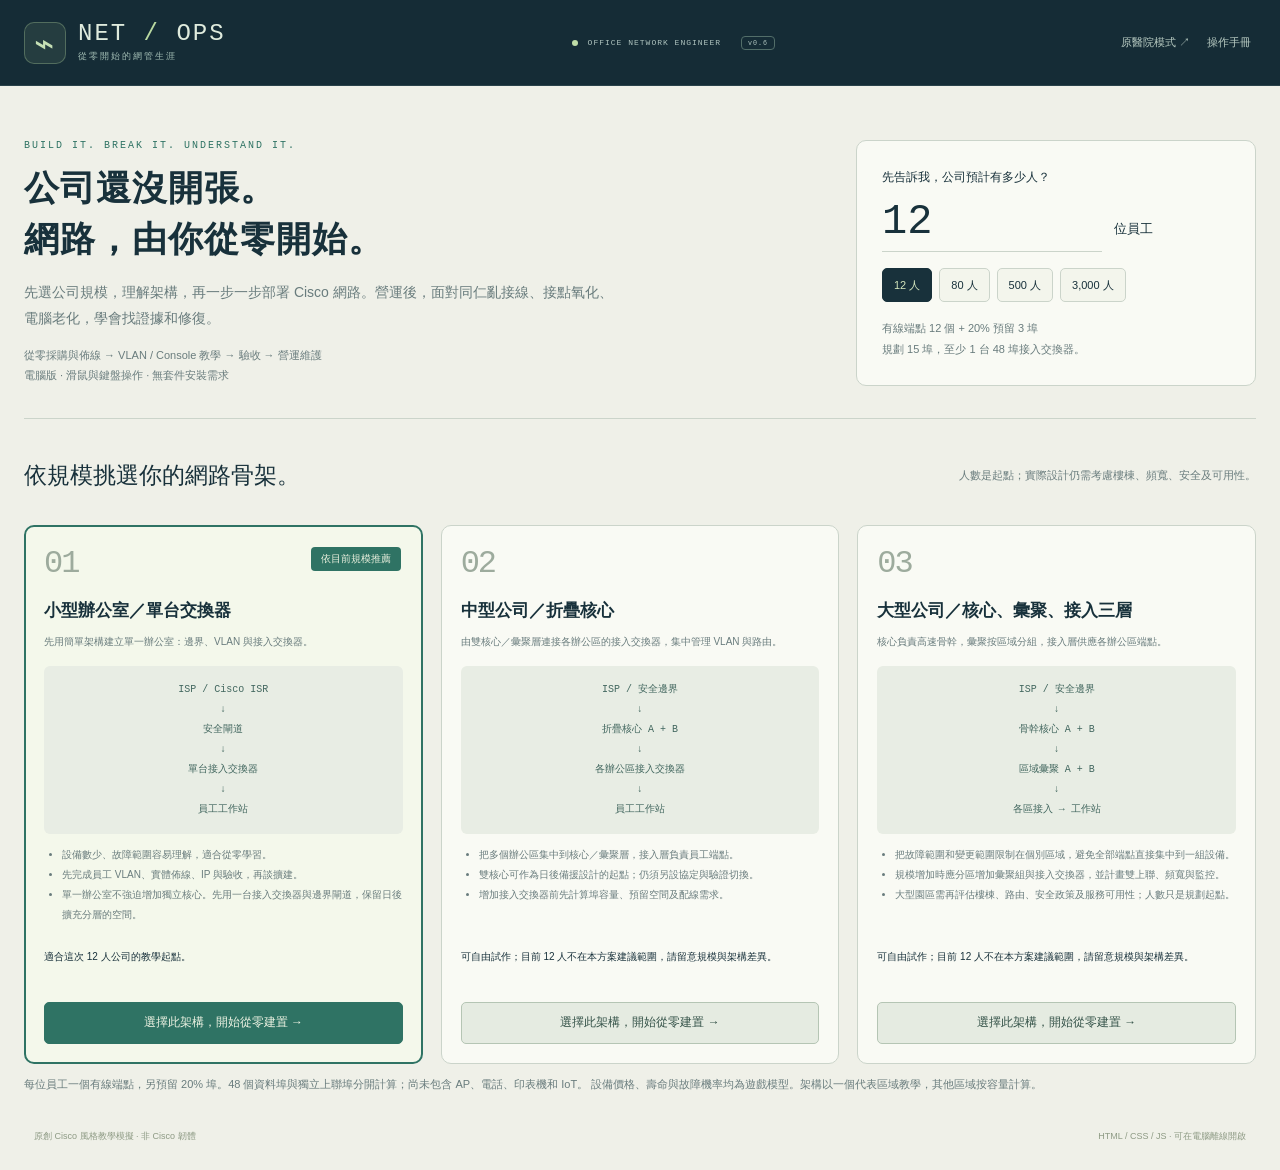
==== index.html @ 1a32739c "Add company network build tutorials and aging maintenance simulation" ====
<!doctype html><html lang="zh-Hant"><head><meta charset="utf-8"><meta name="viewport" content="width=device-width,initial-scale=1"><meta name="theme-color" content="#142c35"><title>NET / OPS — 從零開始的網管生涯</title><link rel="icon" href="hospital.svg"><link rel="stylesheet" href="company.css"><script defer src="people.js"></script><script defer src="cisco-cli.js"></script><script defer src="company-plans.js"></script><script defer src="company-sim.js"></script><script defer src="company-game.js"></script></head><body>
<header class="bar"><a class="brand" href="index.html"><span class="logo">⌁</span><div>NET <b>/</b> OPS<small>從零開始的網管生涯</small></div></a><span class="session"><i></i> OFFICE NETWORK ENGINEER <small>v0.6</small></span><div class="bar-actions"><a href="hospital.html">原醫院模式 ↗</a><button id="help">操作手冊</button><button id="export" hidden>匯出進度</button><button id="new-scenario" hidden>新公司</button></div></header>
<main><section id="setup"></section><section id="game" hidden><div class="game-heading"><div><div class="eyebrow">YOUR FIRST NETWORK / YOUR NEXT INCIDENT</div><h1 id="company-title"></h1><p id="plan-description"></p></div><div class="clock-box"><span id="game-clock"></span><div><button id="pause">暫停</button><select id="speed" aria-label="時間倍率"><option value="1">1 分鐘／秒</option><option value="10">10 分鐘／秒</option><option value="60">60 分鐘／秒</option></select></div></div></div><div id="metrics" class="metrics"></div><div class="tabs"><button data-view="field" class="active">01 現場與施工</button><button data-view="assets">02 資產與壽命</button><button data-view="incidents">03 告警與工單 <span id="incident-count">0</span></button><button data-view="architecture">04 架構與容量</button><span id="save-note">本機自動存檔</span></div><div class="workbench"><aside id="guide"></aside><div class="work-area"><section id="field-view"><div class="field-toolbar"><span>OFFICE / SERVER ROOM</span><div><button id="center-camera">定位角色</button><button id="zoom-out">−</button><button id="zoom-in">＋</button><button id="console-open">交換器 Console</button></div></div><div id="viewport"><canvas id="office" tabindex="0" aria-label="公司現場，WASD 移動，E 查看設備或同仁"></canvas><div class="scene-label"><b id="scene-label"></b><span>辦公室示意 · 機房僅資訊人員通行</span></div><div id="nearby" hidden></div><div id="asset-panel" hidden></div></div><div class="field-footer"><span><kbd>W</kbd><kbd>A</kbd><kbd>S</kbd><kbd>D</kbd> 移動 · <kbd>Shift</kbd> 快跑 · <kbd>E</kbd> 互動 · 點地板自動走路</span><span>職員會移動、改接線；故障由實際狀態判定</span></div></section><section id="data-view" hidden></section><div id="event-log" class="event-log"></div></div></div></section></main>
<dialog id="dialog"><button id="dialog-close" aria-label="關閉">×</button><div id="dialog-body"></div></dialog><div id="toast" role="status" hidden></div><footer class="page-footer"><span>原創 Cisco 風格教學模擬 · 非 Cisco 韌體</span><span>HTML / CSS / JS · 可在電腦離線開啟</span></footer>
</body></html>
---- company.css ----
:root{--paper:#eff0e8;--card:#f9faf4;--ink:#18313b;--muted:#697c7d;--line:#cbd4ca;--green:#2f7364;--mint:#b9d9a1;--orange:#bf7d47;--red:#b75449;--navy:#152c36;--mono:'Cascadia Code',Consolas,monospace;--sans:'Segoe UI','Microsoft JhengHei',sans-serif}*{box-sizing:border-box}body{margin:0;min-width:1180px;background:var(--paper);color:var(--ink);font:13px/1.65 var(--sans)}button,input,select{font:inherit}button{cursor:pointer;color:inherit}button:disabled{opacity:.4;cursor:not-allowed}button:focus-visible,a:focus-visible,input:focus-visible,select:focus-visible{outline:2px solid var(--green);outline-offset:3px}a{color:inherit;text-decoration:none}.bar{height:86px;border-bottom:1px solid #29424a;background:var(--navy);color:#dfebdd;display:flex;align-items:center;justify-content:space-between;padding:0 36px;gap:24px}.brand{display:flex;align-items:center;gap:12px;font:24px var(--mono);letter-spacing:2px}.brand b{color:var(--mint);font-weight:400}.brand small{display:block;font:9px/2 var(--sans);letter-spacing:2px;color:#a2bdb4}.logo{display:grid;place-items:center;background:#b9d9a11a;border:1px solid #96b78b66;color:#c6e0b5;border-radius:10px;width:42px;height:42px;font-size:34px}.session{font:10px var(--mono);letter-spacing:1px;color:#afc4bf;display:flex;gap:10px;align-items:center}.session i{background:#bfdda8;width:6px;height:6px;border-radius:50%}.session small{border:1px solid #526e69;padding:2px 6px;border-radius:4px;margin-left:10px}.bar-actions{display:flex;align-items:center;gap:18px;font-size:11px;color:#b9ccc3}.bar-actions button{background:none;color:inherit;border:0;padding:5px}main{max-width:1840px;margin:auto;padding:0 34px}.eyebrow{font:10px var(--mono);letter-spacing:2px;color:var(--green)}h1{font-size:35px;line-height:1.45;font-weight:600;letter-spacing:1px;margin:12px 0}h2{font-size:23px;font-weight:500;margin:12px 0}h3{font-size:16px;font-weight:600;margin:0 0 8px}p{color:var(--muted);line-height:1.9}.setup-hero{display:grid;grid-template-columns:1fr 470px;gap:70px;padding:54px 0 32px;border-bottom:1px solid var(--line);align-items:center}.setup-hero h1{font-size:42px}.setup-hero p{font-size:14px;max-width:600px}.scope-note{font-size:11px;line-height:1.8;color:var(--muted)}.size-box{padding:25px;background:var(--card);border:1px solid var(--line);border-radius:10px}.size-box label{font-size:12px}.size-input{display:flex;align-items:baseline;gap:12px;margin:10px 0}.size-input input{font:42px var(--mono);background:none;border:0;border-bottom:1px solid var(--line);width:220px;color:var(--ink);padding:0 0 5px}.size-presets{display:flex;gap:7px;margin:16px 0}.size-presets button{border:1px solid var(--line);background:#f3f5ec;padding:7px 11px;border-radius:5px;font-size:11px}.size-presets button.selected{background:var(--ink);color:#d3e5bd;border-color:var(--ink)}.size-summary{font-size:11px;line-height:1.9;color:var(--muted)}.setup-section-head{display:flex;justify-content:space-between;align-items:center;margin:26px 0 18px}.setup-section-head p{font-size:11px;margin:0}.plan-grid{display:grid;grid-template-columns:repeat(3,1fr);gap:18px}.plan-card{position:relative;border:1px solid var(--line);border-radius:10px;background:var(--card);padding:25px;display:flex;flex-direction:column;min-width:0}.plan-card.recommended{border:2px solid var(--green);padding:24px;background:#f4f8eb}.plan-number{font:32px var(--mono);color:#9dab9d;letter-spacing:-2px}.recommend-badge{position:absolute;top:20px;right:20px;background:var(--green);color:#ecf1df;font-size:10px;padding:4px 10px;border-radius:4px}.plan-card h3{font-size:20px;margin:15px 0 8px;line-height:1.6}.plan-card p{font-size:12px;margin:0 0 15px}.plan-card ul{padding-left:18px;font-size:11px;color:var(--muted);line-height:2;flex:1}.mini-topology{padding:14px 10px;background:#e8ede4;border-radius:6px;text-align:center;font:10px/2 var(--mono);color:#42675f;min-height:100px}.plan-card .plan-note{font-size:10px;margin:13px 0;min-height:40px}.primary,.secondary,.danger{border-radius:5px;padding:10px 15px;font-size:12px;display:inline-flex;align-items:center;justify-content:center;gap:8px}.primary{background:var(--green);border:1px solid var(--green);color:#eff4e4}.primary:hover{background:#285f54}.secondary{background:#e5ebe1;border:1px solid #b5c5b4;color:#345248}.danger{background:#f4e2d8;color:#934f40;border:1px solid #d9b29e}.wide{width:100%}.game-heading{display:flex;justify-content:space-between;align-items:center;gap:20px;padding:25px 0 14px}.game-heading h1{font-size:26px;margin:5px 0}.game-heading p{font-size:11px;margin:0}.clock-box{min-width:230px;text-align:right}.clock-box>span{font:13px var(--mono)}.clock-box>div{display:flex;gap:7px;justify-content:flex-end;margin-top:9px}.clock-box button,.clock-box select{border:1px solid #bdc9ba;background:#e6ece1;border-radius:4px;padding:5px 9px;font-size:10px}.metrics{display:grid;grid-template-columns:repeat(4,1fr);border:1px solid var(--line);border-radius:8px;background:var(--card);margin:8px 0 20px}.metric{padding:15px 20px;border-right:1px solid var(--line);display:grid;grid-template-columns:1fr auto;gap:3px 10px}.metric:last-child{border:0}.metric small{color:var(--muted);font-size:10px;grid-column:1/-1}.metric strong{font:24px var(--mono);font-weight:400}.metric em{font-style:normal;font-size:10px;color:var(--muted);align-self:end;padding-bottom:4px}.good{color:var(--green)}.bad{color:var(--red)}.amber{color:var(--orange)}.tabs{display:flex;gap:25px;border-bottom:1px solid #b6c6b8;margin-bottom:18px;align-items:center}.tabs>button{padding:11px 0 14px;border:0;background:none;color:var(--muted);font-size:12px;position:relative}.tabs>button.active{color:var(--green);font-weight:600}.tabs>button.active:after{content:'';height:2px;position:absolute;left:0;right:0;bottom:-1px;background:var(--green)}.tabs>span{margin-left:auto;font-size:9px;color:#8a9b8c}.tabs button span{font:10px var(--mono);background:#dde5d7;border-radius:4px;padding:2px 6px;margin-left:4px}.workbench{display:grid;grid-template-columns:280px minmax(0,1fr);gap:18px;align-items:start}#guide{background:var(--card);border:1px solid var(--line);border-radius:9px;padding:21px;min-height:590px}.guide-phase{font:9px var(--mono);color:var(--green);letter-spacing:1px}#guide h2{font-size:21px;line-height:1.55;margin:12px 0}#guide p{font-size:11px}.why{border-left:2px solid #9db594;background:#ebf0e4;padding:10px 12px;font-size:10px;color:#597362;margin:16px 0}.guide-checklist{padding:0;list-style:none;margin:21px 0 0}.guide-checklist li{display:flex;align-items:center;gap:9px;font-size:10px;color:#829383;padding:7px 0;border-top:1px solid #dbe2d4}.guide-checklist li i{font:9px var(--mono);font-style:normal;width:17px;height:17px;border:1px solid #c3cebc;border-radius:50%;display:grid;place-items:center}.guide-checklist li.done{color:#477a5b}.guide-checklist li.active{font-weight:600;color:#274f3d}.guide-checklist li.done i{border-color:#8ba884;background:#e1ecda}.work-area{min-width:0}.field-toolbar{display:flex;justify-content:space-between;align-items:center;background:#1c3540;color:#b6ccc3;padding:10px 17px;border-radius:8px 8px 0 0;font:9px var(--mono);letter-spacing:1px}.field-toolbar>div{display:flex;gap:10px;align-items:center}.field-toolbar button{border:0;background:none;color:#bbd8bd;font:10px var(--sans);padding:3px 6px}.field-toolbar button:last-child{border:1px solid #587971;border-radius:4px;padding:5px 9px}#viewport{height:540px;position:relative;background:#192c36;overflow:hidden}#office{display:block;width:100%;height:100%;outline:none;cursor:crosshair}.scene-label{position:absolute;left:20px;top:16px;pointer-events:none}.scene-label b{display:block;color:#c2d4c8;font:10px var(--mono);letter-spacing:1px}.scene-label span{display:block;color:#839f9e;font-size:9px;margin-top:5px}.field-footer{display:flex;justify-content:space-between;gap:15px;background:#1a313b;color:#97b5af;font-size:9px;padding:10px 15px;border-radius:0 0 7px 7px}kbd{font:9px var(--mono);background:#35505b;color:#d5e3cf;padding:1px 4px;border-radius:3px;border:1px solid #557370}#nearby{position:absolute;bottom:22px;left:50%;transform:translateX(-50%);background:#132f35ed;color:#d5e6b8;border:1px solid #91ad83;border-radius:5px;padding:8px 15px;font-size:11px;pointer-events:none;white-space:nowrap}#asset-panel{position:absolute;right:16px;top:16px;bottom:16px;width:335px;background:#f4f6eefa;border:1px solid #a4b6a0;border-radius:8px;padding:20px;overflow:auto;box-shadow:0 8px 40px #09191c55}#asset-panel h3{font-size:18px;padding-right:20px}.panel-close{float:right;background:none;border:0;font-size:21px;color:#6b867b}.asset-type{font:9px var(--mono);text-transform:uppercase;color:#66816f;letter-spacing:1px}.asset-condition{font:34px var(--mono);margin:12px 0 0}.asset-panel-text{font-size:11px;line-height:1.9;color:var(--muted)}.asset-evidence{white-space:pre-wrap;overflow-wrap:anywhere;font:10px/1.9 var(--mono);background:#e4ebdd;padding:12px;border-radius:4px;color:#41694f}.panel-buttons{display:flex;flex-direction:column;gap:8px;margin-top:16px}.panel-buttons button{font-size:11px}.event-log{padding:14px 17px;margin-top:15px;background:#e5eadf;border:1px solid #cad4c3;border-radius:6px;font-size:10px;color:#62765f;max-height:145px;overflow:auto}.event-log>div{padding:4px 0;border-bottom:1px solid #cbd6c3}.event-log time{font:9px var(--mono);margin-right:14px;color:#8a9b83}.wire-instruction{background:#e7eedf;border:1px solid #bfceaf;padding:12px;border-radius:5px;margin:14px 0;font-size:11px}.wire-instruction button{width:100%;font-size:10px;margin-top:7px;padding:8px 10px;border:1px solid #9fb591;border-radius:4px;background:#f4f7ed}.wire-instruction button.selected{background:#bed99f;border-color:#5e8856}.wire-progress{font:10px var(--mono);margin:8px 0;color:#668559}.data-panel{padding:22px;background:var(--card);border:1px solid var(--line);border-radius:8px;min-height:540px}.data-panel h2{font-size:21px;margin:0 0 12px}.data-panel>p{font-size:11px}.data-tools{display:flex;align-items:center;justify-content:space-between;gap:12px;margin:16px 0}.data-tools>div{display:flex;gap:8px}.data-tools button{font-size:10px;padding:7px 11px}.data-tools select{padding:7px;background:#e9eee3;border:1px solid var(--line);border-radius:5px;font-size:11px}table{border-collapse:collapse;width:100%;font-size:11px;text-align:left}th{font-weight:400;font-size:9px;color:#71876f;border-bottom:1px solid #b9c9b0;padding:10px 9px;background:#eef2e7}td{padding:11px 9px;border-bottom:1px solid #dfe6d5}td small{display:block;color:#86967d;font-size:9px}td button{border:0;color:#3e795d;background:none;font-size:10px}.condition-meter{display:flex;align-items:center;gap:8px;font:10px var(--mono)}.condition-meter progress{width:75px;height:5px;accent-color:var(--green)}.incident-card{padding:18px;background:#f6eee1;border:1px solid #d4bda1;border-radius:6px;margin:12px 0}.incident-card.resolved{background:#eaf1e2;border-color:#bfd0af}.incident-card h3{font-size:14px;margin-bottom:7px}.incident-card p{font-size:11px;margin:5px 0}.incident-card .button-row{display:flex;gap:8px;flex-wrap:wrap;margin-top:12px}.incident-card button{font-size:10px;padding:7px 11px}.empty{text-align:center;padding:55px;color:#78916f;font-size:12px;border:1px dashed #becdb4;border-radius:7px;background:#edf3e5}.architecture-chain{display:flex;gap:8px;flex-wrap:wrap;align-items:center;background:#e9efdf;padding:18px;border-radius:6px;font-size:11px}.architecture-chain span{background:#f8faf0;border:1px solid #c0cfb4;border-radius:5px;padding:10px 13px}.capacity-grid{display:grid;grid-template-columns:repeat(3,1fr);gap:12px;margin:18px 0}.capacity-grid>div{border:1px solid #ccd7c2;border-radius:6px;padding:17px;background:#f3f6eb}.capacity-grid small{display:block;font-size:10px;color:#829178}.capacity-grid b{font:27px var(--mono);font-weight:400;color:#3c684d}.equipment-list{display:grid;grid-template-columns:1fr 1fr;gap:8px;font-size:11px}.equipment-list>div{padding:11px;border:1px solid #d6dfce;border-radius:5px}.equipment-list small{display:block;font-size:9px;color:#819177}.button-row{display:flex;gap:8px;flex-wrap:wrap}.page-footer{max-width:1840px;margin:auto;padding:24px 34px;display:flex;justify-content:space-between;font-size:9px;color:#8d9a84}dialog{width:760px;max-width:90vw;max-height:88vh;overflow:auto;padding:29px;background:#f4f6ed;color:var(--ink);border:1px solid #a5b79b;border-radius:10px;box-shadow:0 20px 100px #0b263a66}dialog::backdrop{background:#0b202bba;backdrop-filter:blur(4px)}#dialog-close{float:right;background:none;border:0;color:#6b8270;font-size:25px;line-height:1}dialog h2{font-size:25px}dialog p,dialog li{font-size:12px;color:#657c67;line-height:2}dialog.console-dialog{width:980px}.console-layout{display:grid;grid-template-columns:260px minmax(0,1fr);gap:18px;margin-top:18px}.console-guide{font-size:11px}.console-guide p{font-size:11px}.console-guide select{width:100%;padding:9px;background:#e3ebdc;border:1px solid #bdcbb1;border-radius:4px}.console-guide pre{font:10px/1.9 var(--mono);white-space:pre-wrap;background:#e4ecda;padding:12px;border-radius:4px;color:#4b7050;max-height:315px;overflow:auto}.console-guide button{font-size:10px;margin:5px 0}.terminal{border:1px solid #456058;border-radius:7px;background:#0b2027;overflow:hidden;display:flex;flex-direction:column;min-height:440px}.terminal-head{padding:11px 15px;border-bottom:1px solid #28473e;font:9px var(--mono);color:#a2c5a9}.terminal pre{margin:0;padding:16px;font:11px/1.9 var(--mono);white-space:pre-wrap;overflow-wrap:anywhere;height:340px;overflow:auto;color:#c6e1bd}.terminal form{display:flex;align-items:center;gap:7px;padding:10px;border-top:1px solid #2a483e}.terminal label{font:10px var(--mono);color:#bfdba8;max-width:50%}.terminal input{width:100%;min-width:0;flex:1;background:none;border:0;outline:0;color:#e0edce;font:12px var(--mono);padding:7px}.terminal form button{font-size:10px;background:#365a44;color:#d1e5b2;border:0;padding:7px;border-radius:4px}.console-hint{font:9px var(--mono);color:#7c9474;padding:10px 0}.console-status{border-left:2px solid #7d9e6d;padding:8px 11px;background:#e7eddc;font-size:10px;margin-top:12px}.help-grid{display:grid;grid-template-columns:1fr 1fr;gap:14px}.help-grid>div{background:#e8efdf;border:1px solid #c3d2b5;border-radius:6px;padding:17px}.help-grid h3{font-size:14px}.help-grid p{font-size:11px}#toast{position:fixed;bottom:26px;left:50%;transform:translateX(-50%);background:#203f39;border:1px solid #8da87c;color:#e1edcd;font-size:12px;padding:12px 22px;max-width:730px;border-radius:7px;box-shadow:0 8px 30px #142e2944;z-index:10}[hidden]{display:none!important}::selection{background:#bdd5a7}::-webkit-scrollbar{width:6px;height:6px}::-webkit-scrollbar-thumb{background:#a7b89b;border-radius:7px}@media(max-width:1350px){main{padding:0 24px}.bar{padding:0 24px}.setup-hero{gap:35px;grid-template-columns:1fr 400px}.setup-hero h1{font-size:35px}.workbench{grid-template-columns:250px minmax(0,1fr);gap:14px}.metric{padding:13px 16px}.metric strong{font-size:21px}.field-footer{font-size:8px}.session{font-size:8px}.bar-actions{gap:12px}.plan-card{padding:19px}.plan-card.recommended{padding:18px}.plan-card h3{font-size:17px}.plan-card p,.plan-card li{font-size:10px}}@media(min-width:1700px){#viewport{height:625px}.setup-hero{padding-top:65px}.setup-hero h1{font-size:49px}.plan-card{min-height:480px}.workbench{grid-template-columns:310px minmax(0,1fr)}}
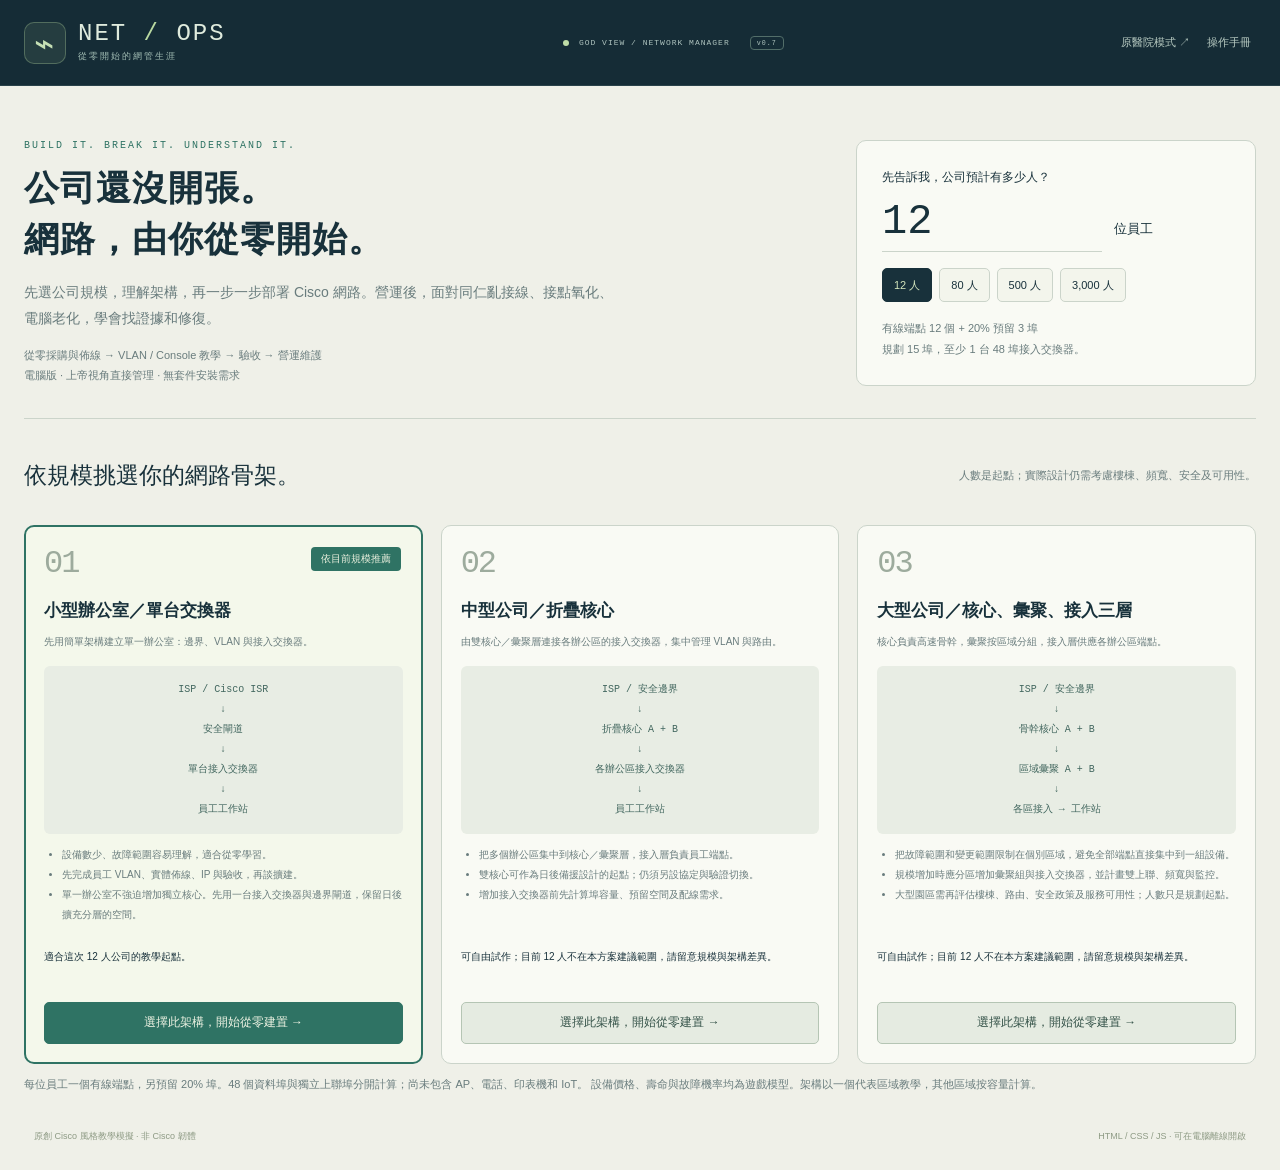
==== commit be62e053: "Switch company game to god view with direct asset management" ====
--- a/index.html
+++ b/index.html
@@ -1,5 +1,5 @@
 <!doctype html><html lang="zh-Hant"><head><meta charset="utf-8"><meta name="viewport" content="width=device-width,initial-scale=1"><meta name="theme-color" content="#142c35"><title>NET / OPS — 從零開始的網管生涯</title><link rel="icon" href="hospital.svg"><link rel="stylesheet" href="company.css"><script defer src="people.js"></script><script defer src="cisco-cli.js"></script><script defer src="company-plans.js"></script><script defer src="company-sim.js"></script><script defer src="company-game.js"></script></head><body>
-<header class="bar"><a class="brand" href="index.html"><span class="logo">⌁</span><div>NET <b>/</b> OPS<small>從零開始的網管生涯</small></div></a><span class="session"><i></i> OFFICE NETWORK ENGINEER <small>v0.6</small></span><div class="bar-actions"><a href="hospital.html">原醫院模式 ↗</a><button id="help">操作手冊</button><button id="export" hidden>匯出進度</button><button id="new-scenario" hidden>新公司</button></div></header>
-<main><section id="setup"></section><section id="game" hidden><div class="game-heading"><div><div class="eyebrow">YOUR FIRST NETWORK / YOUR NEXT INCIDENT</div><h1 id="company-title"></h1><p id="plan-description"></p></div><div class="clock-box"><span id="game-clock"></span><div><button id="pause">暫停</button><select id="speed" aria-label="時間倍率"><option value="1">1 分鐘／秒</option><option value="10">10 分鐘／秒</option><option value="60">60 分鐘／秒</option></select></div></div></div><div id="metrics" class="metrics"></div><div class="tabs"><button data-view="field" class="active">01 現場與施工</button><button data-view="assets">02 資產與壽命</button><button data-view="incidents">03 告警與工單 <span id="incident-count">0</span></button><button data-view="architecture">04 架構與容量</button><span id="save-note">本機自動存檔</span></div><div class="workbench"><aside id="guide"></aside><div class="work-area"><section id="field-view"><div class="field-toolbar"><span>OFFICE / SERVER ROOM</span><div><button id="center-camera">定位角色</button><button id="zoom-out">−</button><button id="zoom-in">＋</button><button id="console-open">交換器 Console</button></div></div><div id="viewport"><canvas id="office" tabindex="0" aria-label="公司現場，WASD 移動，E 查看設備或同仁"></canvas><div class="scene-label"><b id="scene-label"></b><span>辦公室示意 · 機房僅資訊人員通行</span></div><div id="nearby" hidden></div><div id="asset-panel" hidden></div></div><div class="field-footer"><span><kbd>W</kbd><kbd>A</kbd><kbd>S</kbd><kbd>D</kbd> 移動 · <kbd>Shift</kbd> 快跑 · <kbd>E</kbd> 互動 · 點地板自動走路</span><span>職員會移動、改接線；故障由實際狀態判定</span></div></section><section id="data-view" hidden></section><div id="event-log" class="event-log"></div></div></div></section></main>
+<header class="bar"><a class="brand" href="index.html"><span class="logo">⌁</span><div>NET <b>/</b> OPS<small>從零開始的網管生涯</small></div></a><span class="session"><i></i> GOD VIEW / NETWORK MANAGER <small>v0.7</small></span><div class="bar-actions"><a href="hospital.html">原醫院模式 ↗</a><button id="help">操作手冊</button><button id="export" hidden>匯出進度</button><button id="new-scenario" hidden>新公司</button></div></header>
+<main><section id="setup"></section><section id="game" hidden><div class="game-heading"><div><div class="eyebrow">YOUR FIRST NETWORK / YOUR NEXT INCIDENT</div><h1 id="company-title"></h1><p id="plan-description"></p></div><div class="clock-box"><span id="game-clock"></span><div><button id="pause">暫停</button><select id="speed" aria-label="時間倍率"><option value="1">1 分鐘／秒</option><option value="10">10 分鐘／秒</option><option value="60">60 分鐘／秒</option></select></div></div></div><div id="metrics" class="metrics"></div><div class="tabs"><button data-view="field" class="active">01 公司總覽與施工</button><button data-view="assets">02 資產與壽命</button><button data-view="incidents">03 告警與工單 <span id="incident-count">0</span></button><button data-view="architecture">04 架構與容量</button><span id="save-note">本機自動存檔</span></div><div class="workbench"><aside id="guide"></aside><div class="work-area"><section id="field-view"><div class="field-toolbar"><span>GOD VIEW / COMPANY OVERVIEW</span><div><button id="center-camera">公司總覽</button><button id="zoom-out">−</button><button id="zoom-in">＋</button><button id="console-open">交換器 Console</button></div></div><div id="viewport"><canvas id="office" tabindex="0" aria-label="公司上帝視角，點選設備直接管理，拖曳平移鏡頭，滾輪縮放"></canvas><div class="scene-label"><b id="scene-label"></b><span>上帝視角 · 點選設備直接管理</span></div><div id="asset-panel" hidden></div></div><div class="field-footer"><span>點設備管理 · 拖曳平移 · 滾輪縮放 · <kbd>WASD</kbd>／方向鍵移鏡頭 · <kbd>Home</kbd> 總覽</span><span>職員會移動、改接線；故障由實際狀態判定</span></div></section><section id="data-view" hidden></section><div id="event-log" class="event-log"></div></div></div></section></main>
 <dialog id="dialog"><button id="dialog-close" aria-label="關閉">×</button><div id="dialog-body"></div></dialog><div id="toast" role="status" hidden></div><footer class="page-footer"><span>原創 Cisco 風格教學模擬 · 非 Cisco 韌體</span><span>HTML / CSS / JS · 可在電腦離線開啟</span></footer>
 </body></html>
--- a/company.css
+++ b/company.css
@@ -1 +1,3 @@
-:root{--paper:#eff0e8;--card:#f9faf4;--ink:#18313b;--muted:#697c7d;--line:#cbd4ca;--green:#2f7364;--mint:#b9d9a1;--orange:#bf7d47;--red:#b75449;--navy:#152c36;--mono:'Cascadia Code',Consolas,monospace;--sans:'Segoe UI','Microsoft JhengHei',sans-serif}*{box-sizing:border-box}body{margin:0;min-width:1180px;background:var(--paper);color:var(--ink);font:13px/1.65 var(--sans)}button,input,select{font:inherit}button{cursor:pointer;color:inherit}button:disabled{opacity:.4;cursor:not-allowed}button:focus-visible,a:focus-visible,input:focus-visible,select:focus-visible{outline:2px solid var(--green);outline-offset:3px}a{color:inherit;text-decoration:none}.bar{height:86px;border-bottom:1px solid #29424a;background:var(--navy);color:#dfebdd;display:flex;align-items:center;justify-content:space-between;padding:0 36px;gap:24px}.brand{display:flex;align-items:center;gap:12px;font:24px var(--mono);letter-spacing:2px}.brand b{color:var(--mint);font-weight:400}.brand small{display:block;font:9px/2 var(--sans);letter-spacing:2px;color:#a2bdb4}.logo{display:grid;place-items:center;background:#b9d9a11a;border:1px solid #96b78b66;color:#c6e0b5;border-radius:10px;width:42px;height:42px;font-size:34px}.session{font:10px var(--mono);letter-spacing:1px;color:#afc4bf;display:flex;gap:10px;align-items:center}.session i{background:#bfdda8;width:6px;height:6px;border-radius:50%}.session small{border:1px solid #526e69;padding:2px 6px;border-radius:4px;margin-left:10px}.bar-actions{display:flex;align-items:center;gap:18px;font-size:11px;color:#b9ccc3}.bar-actions button{background:none;color:inherit;border:0;padding:5px}main{max-width:1840px;margin:auto;padding:0 34px}.eyebrow{font:10px var(--mono);letter-spacing:2px;color:var(--green)}h1{font-size:35px;line-height:1.45;font-weight:600;letter-spacing:1px;margin:12px 0}h2{font-size:23px;font-weight:500;margin:12px 0}h3{font-size:16px;font-weight:600;margin:0 0 8px}p{color:var(--muted);line-height:1.9}.setup-hero{display:grid;grid-template-columns:1fr 470px;gap:70px;padding:54px 0 32px;border-bottom:1px solid var(--line);align-items:center}.setup-hero h1{font-size:42px}.setup-hero p{font-size:14px;max-width:600px}.scope-note{font-size:11px;line-height:1.8;color:var(--muted)}.size-box{padding:25px;background:var(--card);border:1px solid var(--line);border-radius:10px}.size-box label{font-size:12px}.size-input{display:flex;align-items:baseline;gap:12px;margin:10px 0}.size-input input{font:42px var(--mono);background:none;border:0;border-bottom:1px solid var(--line);width:220px;color:var(--ink);padding:0 0 5px}.size-presets{display:flex;gap:7px;margin:16px 0}.size-presets button{border:1px solid var(--line);background:#f3f5ec;padding:7px 11px;border-radius:5px;font-size:11px}.size-presets button.selected{background:var(--ink);color:#d3e5bd;border-color:var(--ink)}.size-summary{font-size:11px;line-height:1.9;color:var(--muted)}.setup-section-head{display:flex;justify-content:space-between;align-items:center;margin:26px 0 18px}.setup-section-head p{font-size:11px;margin:0}.plan-grid{display:grid;grid-template-columns:repeat(3,1fr);gap:18px}.plan-card{position:relative;border:1px solid var(--line);border-radius:10px;background:var(--card);padding:25px;display:flex;flex-direction:column;min-width:0}.plan-card.recommended{border:2px solid var(--green);padding:24px;background:#f4f8eb}.plan-number{font:32px var(--mono);color:#9dab9d;letter-spacing:-2px}.recommend-badge{position:absolute;top:20px;right:20px;background:var(--green);color:#ecf1df;font-size:10px;padding:4px 10px;border-radius:4px}.plan-card h3{font-size:20px;margin:15px 0 8px;line-height:1.6}.plan-card p{font-size:12px;margin:0 0 15px}.plan-card ul{padding-left:18px;font-size:11px;color:var(--muted);line-height:2;flex:1}.mini-topology{padding:14px 10px;background:#e8ede4;border-radius:6px;text-align:center;font:10px/2 var(--mono);color:#42675f;min-height:100px}.plan-card .plan-note{font-size:10px;margin:13px 0;min-height:40px}.primary,.secondary,.danger{border-radius:5px;padding:10px 15px;font-size:12px;display:inline-flex;align-items:center;justify-content:center;gap:8px}.primary{background:var(--green);border:1px solid var(--green);color:#eff4e4}.primary:hover{background:#285f54}.secondary{background:#e5ebe1;border:1px solid #b5c5b4;color:#345248}.danger{background:#f4e2d8;color:#934f40;border:1px solid #d9b29e}.wide{width:100%}.game-heading{display:flex;justify-content:space-between;align-items:center;gap:20px;padding:25px 0 14px}.game-heading h1{font-size:26px;margin:5px 0}.game-heading p{font-size:11px;margin:0}.clock-box{min-width:230px;text-align:right}.clock-box>span{font:13px var(--mono)}.clock-box>div{display:flex;gap:7px;justify-content:flex-end;margin-top:9px}.clock-box button,.clock-box select{border:1px solid #bdc9ba;background:#e6ece1;border-radius:4px;padding:5px 9px;font-size:10px}.metrics{display:grid;grid-template-columns:repeat(4,1fr);border:1px solid var(--line);border-radius:8px;background:var(--card);margin:8px 0 20px}.metric{padding:15px 20px;border-right:1px solid var(--line);display:grid;grid-template-columns:1fr auto;gap:3px 10px}.metric:last-child{border:0}.metric small{color:var(--muted);font-size:10px;grid-column:1/-1}.metric strong{font:24px var(--mono);font-weight:400}.metric em{font-style:normal;font-size:10px;color:var(--muted);align-self:end;padding-bottom:4px}.good{color:var(--green)}.bad{color:var(--red)}.amber{color:var(--orange)}.tabs{display:flex;gap:25px;border-bottom:1px solid #b6c6b8;margin-bottom:18px;align-items:center}.tabs>button{padding:11px 0 14px;border:0;background:none;color:var(--muted);font-size:12px;position:relative}.tabs>button.active{color:var(--green);font-weight:600}.tabs>button.active:after{content:'';height:2px;position:absolute;left:0;right:0;bottom:-1px;background:var(--green)}.tabs>span{margin-left:auto;font-size:9px;color:#8a9b8c}.tabs button span{font:10px var(--mono);background:#dde5d7;border-radius:4px;padding:2px 6px;margin-left:4px}.workbench{display:grid;grid-template-columns:280px minmax(0,1fr);gap:18px;align-items:start}#guide{background:var(--card);border:1px solid var(--line);border-radius:9px;padding:21px;min-height:590px}.guide-phase{font:9px var(--mono);color:var(--green);letter-spacing:1px}#guide h2{font-size:21px;line-height:1.55;margin:12px 0}#guide p{font-size:11px}.why{border-left:2px solid #9db594;background:#ebf0e4;padding:10px 12px;font-size:10px;color:#597362;margin:16px 0}.guide-checklist{padding:0;list-style:none;margin:21px 0 0}.guide-checklist li{display:flex;align-items:center;gap:9px;font-size:10px;color:#829383;padding:7px 0;border-top:1px solid #dbe2d4}.guide-checklist li i{font:9px var(--mono);font-style:normal;width:17px;height:17px;border:1px solid #c3cebc;border-radius:50%;display:grid;place-items:center}.guide-checklist li.done{color:#477a5b}.guide-checklist li.active{font-weight:600;color:#274f3d}.guide-checklist li.done i{border-color:#8ba884;background:#e1ecda}.work-area{min-width:0}.field-toolbar{display:flex;justify-content:space-between;align-items:center;background:#1c3540;color:#b6ccc3;padding:10px 17px;border-radius:8px 8px 0 0;font:9px var(--mono);letter-spacing:1px}.field-toolbar>div{display:flex;gap:10px;align-items:center}.field-toolbar button{border:0;background:none;color:#bbd8bd;font:10px var(--sans);padding:3px 6px}.field-toolbar button:last-child{border:1px solid #587971;border-radius:4px;padding:5px 9px}#viewport{height:540px;position:relative;background:#192c36;overflow:hidden}#office{display:block;width:100%;height:100%;outline:none;cursor:crosshair}.scene-label{position:absolute;left:20px;top:16px;pointer-events:none}.scene-label b{display:block;color:#c2d4c8;font:10px var(--mono);letter-spacing:1px}.scene-label span{display:block;color:#839f9e;font-size:9px;margin-top:5px}.field-footer{display:flex;justify-content:space-between;gap:15px;background:#1a313b;color:#97b5af;font-size:9px;padding:10px 15px;border-radius:0 0 7px 7px}kbd{font:9px var(--mono);background:#35505b;color:#d5e3cf;padding:1px 4px;border-radius:3px;border:1px solid #557370}#nearby{position:absolute;bottom:22px;left:50%;transform:translateX(-50%);background:#132f35ed;color:#d5e6b8;border:1px solid #91ad83;border-radius:5px;padding:8px 15px;font-size:11px;pointer-events:none;white-space:nowrap}#asset-panel{position:absolute;right:16px;top:16px;bottom:16px;width:335px;background:#f4f6eefa;border:1px solid #a4b6a0;border-radius:8px;padding:20px;overflow:auto;box-shadow:0 8px 40px #09191c55}#asset-panel h3{font-size:18px;padding-right:20px}.panel-close{float:right;background:none;border:0;font-size:21px;color:#6b867b}.asset-type{font:9px var(--mono);text-transform:uppercase;color:#66816f;letter-spacing:1px}.asset-condition{font:34px var(--mono);margin:12px 0 0}.asset-panel-text{font-size:11px;line-height:1.9;color:var(--muted)}.asset-evidence{white-space:pre-wrap;overflow-wrap:anywhere;font:10px/1.9 var(--mono);background:#e4ebdd;padding:12px;border-radius:4px;color:#41694f}.panel-buttons{display:flex;flex-direction:column;gap:8px;margin-top:16px}.panel-buttons button{font-size:11px}.event-log{padding:14px 17px;margin-top:15px;background:#e5eadf;border:1px solid #cad4c3;border-radius:6px;font-size:10px;color:#62765f;max-height:145px;overflow:auto}.event-log>div{padding:4px 0;border-bottom:1px solid #cbd6c3}.event-log time{font:9px var(--mono);margin-right:14px;color:#8a9b83}.wire-instruction{background:#e7eedf;border:1px solid #bfceaf;padding:12px;border-radius:5px;margin:14px 0;font-size:11px}.wire-instruction button{width:100%;font-size:10px;margin-top:7px;padding:8px 10px;border:1px solid #9fb591;border-radius:4px;background:#f4f7ed}.wire-instruction button.selected{background:#bed99f;border-color:#5e8856}.wire-progress{font:10px var(--mono);margin:8px 0;color:#668559}.data-panel{padding:22px;background:var(--card);border:1px solid var(--line);border-radius:8px;min-height:540px}.data-panel h2{font-size:21px;margin:0 0 12px}.data-panel>p{font-size:11px}.data-tools{display:flex;align-items:center;justify-content:space-between;gap:12px;margin:16px 0}.data-tools>div{display:flex;gap:8px}.data-tools button{font-size:10px;padding:7px 11px}.data-tools select{padding:7px;background:#e9eee3;border:1px solid var(--line);border-radius:5px;font-size:11px}table{border-collapse:collapse;width:100%;font-size:11px;text-align:left}th{font-weight:400;font-size:9px;color:#71876f;border-bottom:1px solid #b9c9b0;padding:10px 9px;background:#eef2e7}td{padding:11px 9px;border-bottom:1px solid #dfe6d5}td small{display:block;color:#86967d;font-size:9px}td button{border:0;color:#3e795d;background:none;font-size:10px}.condition-meter{display:flex;align-items:center;gap:8px;font:10px var(--mono)}.condition-meter progress{width:75px;height:5px;accent-color:var(--green)}.incident-card{padding:18px;background:#f6eee1;border:1px solid #d4bda1;border-radius:6px;margin:12px 0}.incident-card.resolved{background:#eaf1e2;border-color:#bfd0af}.incident-card h3{font-size:14px;margin-bottom:7px}.incident-card p{font-size:11px;margin:5px 0}.incident-card .button-row{display:flex;gap:8px;flex-wrap:wrap;margin-top:12px}.incident-card button{font-size:10px;padding:7px 11px}.empty{text-align:center;padding:55px;color:#78916f;font-size:12px;border:1px dashed #becdb4;border-radius:7px;background:#edf3e5}.architecture-chain{display:flex;gap:8px;flex-wrap:wrap;align-items:center;background:#e9efdf;padding:18px;border-radius:6px;font-size:11px}.architecture-chain span{background:#f8faf0;border:1px solid #c0cfb4;border-radius:5px;padding:10px 13px}.capacity-grid{display:grid;grid-template-columns:repeat(3,1fr);gap:12px;margin:18px 0}.capacity-grid>div{border:1px solid #ccd7c2;border-radius:6px;padding:17px;background:#f3f6eb}.capacity-grid small{display:block;font-size:10px;color:#829178}.capacity-grid b{font:27px var(--mono);font-weight:400;color:#3c684d}.equipment-list{display:grid;grid-template-columns:1fr 1fr;gap:8px;font-size:11px}.equipment-list>div{padding:11px;border:1px solid #d6dfce;border-radius:5px}.equipment-list small{display:block;font-size:9px;color:#819177}.button-row{display:flex;gap:8px;flex-wrap:wrap}.page-footer{max-width:1840px;margin:auto;padding:24px 34px;display:flex;justify-content:space-between;font-size:9px;color:#8d9a84}dialog{width:760px;max-width:90vw;max-height:88vh;overflow:auto;padding:29px;background:#f4f6ed;color:var(--ink);border:1px solid #a5b79b;border-radius:10px;box-shadow:0 20px 100px #0b263a66}dialog::backdrop{background:#0b202bba;backdrop-filter:blur(4px)}#dialog-close{float:right;background:none;border:0;color:#6b8270;font-size:25px;line-height:1}dialog h2{font-size:25px}dialog p,dialog li{font-size:12px;color:#657c67;line-height:2}dialog.console-dialog{width:980px}.console-layout{display:grid;grid-template-columns:260px minmax(0,1fr);gap:18px;margin-top:18px}.console-guide{font-size:11px}.console-guide p{font-size:11px}.console-guide select{width:100%;padding:9px;background:#e3ebdc;border:1px solid #bdcbb1;border-radius:4px}.console-guide pre{font:10px/1.9 var(--mono);white-space:pre-wrap;background:#e4ecda;padding:12px;border-radius:4px;color:#4b7050;max-height:315px;overflow:auto}.console-guide button{font-size:10px;margin:5px 0}.terminal{border:1px solid #456058;border-radius:7px;background:#0b2027;overflow:hidden;display:flex;flex-direction:column;min-height:440px}.terminal-head{padding:11px 15px;border-bottom:1px solid #28473e;font:9px var(--mono);color:#a2c5a9}.terminal pre{margin:0;padding:16px;font:11px/1.9 var(--mono);white-space:pre-wrap;overflow-wrap:anywhere;height:340px;overflow:auto;color:#c6e1bd}.terminal form{display:flex;align-items:center;gap:7px;padding:10px;border-top:1px solid #2a483e}.terminal label{font:10px var(--mono);color:#bfdba8;max-width:50%}.terminal input{width:100%;min-width:0;flex:1;background:none;border:0;outline:0;color:#e0edce;font:12px var(--mono);padding:7px}.terminal form button{font-size:10px;background:#365a44;color:#d1e5b2;border:0;padding:7px;border-radius:4px}.console-hint{font:9px var(--mono);color:#7c9474;padding:10px 0}.console-status{border-left:2px solid #7d9e6d;padding:8px 11px;background:#e7eddc;font-size:10px;margin-top:12px}.help-grid{display:grid;grid-template-columns:1fr 1fr;gap:14px}.help-grid>div{background:#e8efdf;border:1px solid #c3d2b5;border-radius:6px;padding:17px}.help-grid h3{font-size:14px}.help-grid p{font-size:11px}#toast{position:fixed;bottom:26px;left:50%;transform:translateX(-50%);background:#203f39;border:1px solid #8da87c;color:#e1edcd;font-size:12px;padding:12px 22px;max-width:730px;border-radius:7px;box-shadow:0 8px 30px #142e2944;z-index:10}[hidden]{display:none!important}::selection{background:#bdd5a7}::-webkit-scrollbar{width:6px;height:6px}::-webkit-scrollbar-thumb{background:#a7b89b;border-radius:7px}@media(max-width:1350px){main{padding:0 24px}.bar{padding:0 24px}.setup-hero{gap:35px;grid-template-columns:1fr 400px}.setup-hero h1{font-size:35px}.workbench{grid-template-columns:250px minmax(0,1fr);gap:14px}.metric{padding:13px 16px}.metric strong{font-size:21px}.field-footer{font-size:8px}.session{font-size:8px}.bar-actions{gap:12px}.plan-card{padding:19px}.plan-card.recommended{padding:18px}.plan-card h3{font-size:17px}.plan-card p,.plan-card li{font-size:10px}}@media(min-width:1700px){#viewport{height:625px}.setup-hero{padding-top:65px}.setup-hero h1{font-size:49px}.plan-card{min-height:480px}.workbench{grid-template-columns:310px minmax(0,1fr)}}
+:root{--paper:#eff0e8;--card:#f9faf4;--ink:#18313b;--muted:#697c7d;--line:#cbd4ca;--green:#2f7364;--mint:#b9d9a1;--orange:#bf7d47;--red:#b75449;--navy:#152c36;--mono:'Cascadia Code',Consolas,monospace;--sans:'Segoe UI','Microsoft JhengHei',sans-serif}*{box-sizing:border-box}body{margin:0;min-width:1180px;background:var(--paper);color:var(--ink);font:13px/1.65 var(--sans)}button,input,select{font:inherit}button{cursor:pointer;color:inherit}button:disabled{opacity:.4;cursor:not-allowed}button:focus-visible,a:focus-visible,input:focus-visible,select:focus-visible{outline:2px solid var(--green);outline-offset:3px}a{color:inherit;text-decoration:none}.bar{height:86px;border-bottom:1px solid #29424a;background:var(--navy);color:#dfebdd;display:flex;align-items:center;justify-content:space-between;padding:0 36px;gap:24px}.brand{display:flex;align-items:center;gap:12px;font:24px var(--mono);letter-spacing:2px}.brand b{color:var(--mint);font-weight:400}.brand small{display:block;font:9px/2 var(--sans);letter-spacing:2px;color:#a2bdb4}.logo{display:grid;place-items:center;background:#b9d9a11a;border:1px solid #96b78b66;color:#c6e0b5;border-radius:10px;width:42px;height:42px;font-size:34px}.session{font:10px var(--mono);letter-spacing:1px;color:#afc4bf;display:flex;gap:10px;align-items:center}.session i{background:#bfdda8;width:6px;height:6px;border-radius:50%}.session small{border:1px solid #526e69;padding:2px 6px;border-radius:4px;margin-left:10px}.bar-actions{display:flex;align-items:center;gap:18px;font-size:11px;color:#b9ccc3}.bar-actions button{background:none;color:inherit;border:0;padding:5px}main{max-width:1840px;margin:auto;padding:0 34px}.eyebrow{font:10px var(--mono);letter-spacing:2px;color:var(--green)}h1{font-size:35px;line-height:1.45;font-weight:600;letter-spacing:1px;margin:12px 0}h2{font-size:23px;font-weight:500;margin:12px 0}h3{font-size:16px;font-weight:600;margin:0 0 8px}p{color:var(--muted);line-height:1.9}.setup-hero{display:grid;grid-template-columns:1fr 470px;gap:70px;padding:54px 0 32px;border-bottom:1px solid var(--line);align-items:center}.setup-hero h1{font-size:42px}.setup-hero p{font-size:14px;max-width:600px}.scope-note{font-size:11px;line-height:1.8;color:var(--muted)}.size-box{padding:25px;background:var(--card);border:1px solid var(--line);border-radius:10px}.size-box label{font-size:12px}.size-input{display:flex;align-items:baseline;gap:12px;margin:10px 0}.size-input input{font:42px var(--mono);background:none;border:0;border-bottom:1px solid var(--line);width:220px;color:var(--ink);padding:0 0 5px}.size-presets{display:flex;gap:7px;margin:16px 0}.size-presets button{border:1px solid var(--line);background:#f3f5ec;padding:7px 11px;border-radius:5px;font-size:11px}.size-presets button.selected{background:var(--ink);color:#d3e5bd;border-color:var(--ink)}.size-summary{font-size:11px;line-height:1.9;color:var(--muted)}.setup-section-head{display:flex;justify-content:space-between;align-items:center;margin:26px 0 18px}.setup-section-head p{font-size:11px;margin:0}.plan-grid{display:grid;grid-template-columns:repeat(3,1fr);gap:18px}.plan-card{position:relative;border:1px solid var(--line);border-radius:10px;background:var(--card);padding:25px;display:flex;flex-direction:column;min-width:0}.plan-card.recommended{border:2px solid var(--green);padding:24px;background:#f4f8eb}.plan-number{font:32px var(--mono);color:#9dab9d;letter-spacing:-2px}.recommend-badge{position:absolute;top:20px;right:20px;background:var(--green);color:#ecf1df;font-size:10px;padding:4px 10px;border-radius:4px}.plan-card h3{font-size:20px;margin:15px 0 8px;line-height:1.6}.plan-card p{font-size:12px;margin:0 0 15px}.plan-card ul{padding-left:18px;font-size:11px;color:var(--muted);line-height:2;flex:1}.mini-topology{padding:14px 10px;background:#e8ede4;border-radius:6px;text-align:center;font:10px/2 var(--mono);color:#42675f;min-height:100px}.plan-card .plan-note{font-size:10px;margin:13px 0;min-height:40px}.primary,.secondary,.danger{border-radius:5px;padding:10px 15px;font-size:12px;display:inline-flex;align-items:center;justify-content:center;gap:8px}.primary{background:var(--green);border:1px solid var(--green);color:#eff4e4}.primary:hover{background:#285f54}.secondary{background:#e5ebe1;border:1px solid #b5c5b4;color:#345248}.danger{background:#f4e2d8;color:#934f40;border:1px solid #d9b29e}.wide{width:100%}.game-heading{display:flex;justify-content:space-between;align-items:center;gap:20px;padding:25px 0 14px}.game-heading h1{font-size:26px;margin:5px 0}.game-heading p{font-size:11px;margin:0}.clock-box{min-width:230px;text-align:right}.clock-box>span{font:13px var(--mono)}.clock-box>div{display:flex;gap:7px;justify-content:flex-end;margin-top:9px}.clock-box button,.clock-box select{border:1px solid #bdc9ba;background:#e6ece1;border-radius:4px;padding:5px 9px;font-size:10px}.metrics{display:grid;grid-template-columns:repeat(4,1fr);border:1px solid var(--line);border-radius:8px;background:var(--card);margin:8px 0 20px}.metric{padding:15px 20px;border-right:1px solid var(--line);display:grid;grid-template-columns:1fr auto;gap:3px 10px}.metric:last-child{border:0}.metric small{color:var(--muted);font-size:10px;grid-column:1/-1}.metric strong{font:24px var(--mono);font-weight:400}.metric em{font-style:normal;font-size:10px;color:var(--muted);align-self:end;padding-bottom:4px}.good{color:var(--green)}.bad{color:var(--red)}.amber{color:var(--orange)}.tabs{display:flex;gap:25px;border-bottom:1px solid #b6c6b8;margin-bottom:18px;align-items:center}.tabs>button{padding:11px 0 14px;border:0;background:none;color:var(--muted);font-size:12px;position:relative}.tabs>button.active{color:var(--green);font-weight:600}.tabs>button.active:after{content:'';height:2px;position:absolute;left:0;right:0;bottom:-1px;background:var(--green)}.tabs>span{margin-left:auto;font-size:9px;color:#8a9b8c}.tabs button span{font:10px var(--mono);background:#dde5d7;border-radius:4px;padding:2px 6px;margin-left:4px}.workbench{display:grid;grid-template-columns:280px minmax(0,1fr);gap:18px;align-items:start}#guide{background:var(--card);border:1px solid var(--line);border-radius:9px;padding:21px;min-height:590px}.guide-phase{font:9px var(--mono);color:var(--green);letter-spacing:1px}#guide h2{font-size:21px;line-height:1.55;margin:12px 0}#guide p{font-size:11px}.why{border-left:2px solid #9db594;background:#ebf0e4;padding:10px 12px;font-size:10px;color:#597362;margin:16px 0}.guide-checklist{padding:0;list-style:none;margin:21px 0 0}.guide-checklist li{display:flex;align-items:center;gap:9px;font-size:10px;color:#829383;padding:7px 0;border-top:1px solid #dbe2d4}.guide-checklist li i{font:9px var(--mono);font-style:normal;width:17px;height:17px;border:1px solid #c3cebc;border-radius:50%;display:grid;place-items:center}.guide-checklist li.done{color:#477a5b}.guide-checklist li.active{font-weight:600;color:#274f3d}.guide-checklist li.done i{border-color:#8ba884;background:#e1ecda}.work-area{min-width:0}.field-toolbar{display:flex;justify-content:space-between;align-items:center;background:#1c3540;color:#b6ccc3;padding:10px 17px;border-radius:8px 8px 0 0;font:9px var(--mono);letter-spacing:1px}.field-toolbar>div{display:flex;gap:10px;align-items:center}.field-toolbar button{border:0;background:none;color:#bbd8bd;font:10px var(--sans);padding:3px 6px}.field-toolbar button:last-child{border:1px solid #587971;border-radius:4px;padding:5px 9px}#viewport{height:540px;position:relative;background:#192c36;overflow:hidden}#office{display:block;width:100%;height:100%;outline:none;cursor:grab;touch-action:none}.scene-label{position:absolute;left:20px;top:16px;pointer-events:none}.scene-label b{display:block;color:#c2d4c8;font:10px var(--mono);letter-spacing:1px}.scene-label span{display:block;color:#839f9e;font-size:9px;margin-top:5px}.field-footer{display:flex;justify-content:space-between;gap:15px;background:#1a313b;color:#97b5af;font-size:9px;padding:10px 15px;border-radius:0 0 7px 7px}kbd{font:9px var(--mono);background:#35505b;color:#d5e3cf;padding:1px 4px;border-radius:3px;border:1px solid #557370}#nearby{position:absolute;bottom:22px;left:50%;transform:translateX(-50%);background:#132f35ed;color:#d5e6b8;border:1px solid #91ad83;border-radius:5px;padding:8px 15px;font-size:11px;pointer-events:none;white-space:nowrap}#asset-panel{position:absolute;right:16px;top:16px;bottom:16px;width:335px;background:#f4f6eefa;border:1px solid #a4b6a0;border-radius:8px;padding:20px;overflow:auto;box-shadow:0 8px 40px #09191c55}#asset-panel h3{font-size:18px;padding-right:20px}.panel-close{float:right;background:none;border:0;font-size:21px;color:#6b867b}.asset-type{font:9px var(--mono);text-transform:uppercase;color:#66816f;letter-spacing:1px}.asset-condition{font:34px var(--mono);margin:12px 0 0}.asset-panel-text{font-size:11px;line-height:1.9;color:var(--muted)}.asset-evidence{white-space:pre-wrap;overflow-wrap:anywhere;font:10px/1.9 var(--mono);background:#e4ebdd;padding:12px;border-radius:4px;color:#41694f}.panel-buttons{display:flex;flex-direction:column;gap:8px;margin-top:16px}.panel-buttons button{font-size:11px}.event-log{padding:14px 17px;margin-top:15px;background:#e5eadf;border:1px solid #cad4c3;border-radius:6px;font-size:10px;color:#62765f;max-height:145px;overflow:auto}.event-log>div{padding:4px 0;border-bottom:1px solid #cbd6c3}.event-log time{font:9px var(--mono);margin-right:14px;color:#8a9b83}.wire-instruction{background:#e7eedf;border:1px solid #bfceaf;padding:12px;border-radius:5px;margin:14px 0;font-size:11px}.wire-instruction button{width:100%;font-size:10px;margin-top:7px;padding:8px 10px;border:1px solid #9fb591;border-radius:4px;background:#f4f7ed}.wire-instruction button.selected{background:#bed99f;border-color:#5e8856}.wire-progress{font:10px var(--mono);margin:8px 0;color:#668559}.data-panel{padding:22px;background:var(--card);border:1px solid var(--line);border-radius:8px;min-height:540px}.data-panel h2{font-size:21px;margin:0 0 12px}.data-panel>p{font-size:11px}.data-tools{display:flex;align-items:center;justify-content:space-between;gap:12px;margin:16px 0}.data-tools>div{display:flex;gap:8px}.data-tools button{font-size:10px;padding:7px 11px}.data-tools select{padding:7px;background:#e9eee3;border:1px solid var(--line);border-radius:5px;font-size:11px}table{border-collapse:collapse;width:100%;font-size:11px;text-align:left}th{font-weight:400;font-size:9px;color:#71876f;border-bottom:1px solid #b9c9b0;padding:10px 9px;background:#eef2e7}td{padding:11px 9px;border-bottom:1px solid #dfe6d5}td small{display:block;color:#86967d;font-size:9px}td button{border:0;color:#3e795d;background:none;font-size:10px}.condition-meter{display:flex;align-items:center;gap:8px;font:10px var(--mono)}.condition-meter progress{width:75px;height:5px;accent-color:var(--green)}.incident-card{padding:18px;background:#f6eee1;border:1px solid #d4bda1;border-radius:6px;margin:12px 0}.incident-card.resolved{background:#eaf1e2;border-color:#bfd0af}.incident-card h3{font-size:14px;margin-bottom:7px}.incident-card p{font-size:11px;margin:5px 0}.incident-card .button-row{display:flex;gap:8px;flex-wrap:wrap;margin-top:12px}.incident-card button{font-size:10px;padding:7px 11px}.empty{text-align:center;padding:55px;color:#78916f;font-size:12px;border:1px dashed #becdb4;border-radius:7px;background:#edf3e5}.architecture-chain{display:flex;gap:8px;flex-wrap:wrap;align-items:center;background:#e9efdf;padding:18px;border-radius:6px;font-size:11px}.architecture-chain span{background:#f8faf0;border:1px solid #c0cfb4;border-radius:5px;padding:10px 13px}.capacity-grid{display:grid;grid-template-columns:repeat(3,1fr);gap:12px;margin:18px 0}.capacity-grid>div{border:1px solid #ccd7c2;border-radius:6px;padding:17px;background:#f3f6eb}.capacity-grid small{display:block;font-size:10px;color:#829178}.capacity-grid b{font:27px var(--mono);font-weight:400;color:#3c684d}.equipment-list{display:grid;grid-template-columns:1fr 1fr;gap:8px;font-size:11px}.equipment-list>div{padding:11px;border:1px solid #d6dfce;border-radius:5px}.equipment-list small{display:block;font-size:9px;color:#819177}.button-row{display:flex;gap:8px;flex-wrap:wrap}.page-footer{max-width:1840px;margin:auto;padding:24px 34px;display:flex;justify-content:space-between;font-size:9px;color:#8d9a84}dialog{width:760px;max-width:90vw;max-height:88vh;overflow:auto;padding:29px;background:#f4f6ed;color:var(--ink);border:1px solid #a5b79b;border-radius:10px;box-shadow:0 20px 100px #0b263a66}dialog::backdrop{background:#0b202bba;backdrop-filter:blur(4px)}#dialog-close{float:right;background:none;border:0;color:#6b8270;font-size:25px;line-height:1}dialog h2{font-size:25px}dialog p,dialog li{font-size:12px;color:#657c67;line-height:2}dialog.console-dialog{width:980px}.console-layout{display:grid;grid-template-columns:260px minmax(0,1fr);gap:18px;margin-top:18px}.console-guide{font-size:11px}.console-guide p{font-size:11px}.console-guide select{width:100%;padding:9px;background:#e3ebdc;border:1px solid #bdcbb1;border-radius:4px}.console-guide pre{font:10px/1.9 var(--mono);white-space:pre-wrap;background:#e4ecda;padding:12px;border-radius:4px;color:#4b7050;max-height:315px;overflow:auto}.console-guide button{font-size:10px;margin:5px 0}.terminal{border:1px solid #456058;border-radius:7px;background:#0b2027;overflow:hidden;display:flex;flex-direction:column;min-height:440px}.terminal-head{padding:11px 15px;border-bottom:1px solid #28473e;font:9px var(--mono);color:#a2c5a9}.terminal pre{margin:0;padding:16px;font:11px/1.9 var(--mono);white-space:pre-wrap;overflow-wrap:anywhere;height:340px;overflow:auto;color:#c6e1bd}.terminal form{display:flex;align-items:center;gap:7px;padding:10px;border-top:1px solid #2a483e}.terminal label{font:10px var(--mono);color:#bfdba8;max-width:50%}.terminal input{width:100%;min-width:0;flex:1;background:none;border:0;outline:0;color:#e0edce;font:12px var(--mono);padding:7px}.terminal form button{font-size:10px;background:#365a44;color:#d1e5b2;border:0;padding:7px;border-radius:4px}.console-hint{font:9px var(--mono);color:#7c9474;padding:10px 0}.console-status{border-left:2px solid #7d9e6d;padding:8px 11px;background:#e7eddc;font-size:10px;margin-top:12px}.help-grid{display:grid;grid-template-columns:1fr 1fr;gap:14px}.help-grid>div{background:#e8efdf;border:1px solid #c3d2b5;border-radius:6px;padding:17px}.help-grid h3{font-size:14px}.help-grid p{font-size:11px}#toast{position:fixed;bottom:26px;left:50%;transform:translateX(-50%);background:#203f39;border:1px solid #8da87c;color:#e1edcd;font-size:12px;padding:12px 22px;max-width:730px;border-radius:7px;box-shadow:0 8px 30px #142e2944;z-index:10}[hidden]{display:none!important}::selection{background:#bdd5a7}::-webkit-scrollbar{width:6px;height:6px}::-webkit-scrollbar-thumb{background:#a7b89b;border-radius:7px}@media(max-width:1350px){main{padding:0 24px}.bar{padding:0 24px}.setup-hero{gap:35px;grid-template-columns:1fr 400px}.setup-hero h1{font-size:35px}.workbench{grid-template-columns:250px minmax(0,1fr);gap:14px}.metric{padding:13px 16px}.metric strong{font-size:21px}.field-footer{font-size:8px}.session{font-size:8px}.bar-actions{gap:12px}.plan-card{padding:19px}.plan-card.recommended{padding:18px}.plan-card h3{font-size:17px}.plan-card p,.plan-card li{font-size:10px}}@media(min-width:1700px){#viewport{height:625px}.setup-hero{padding-top:65px}.setup-hero h1{font-size:49px}.plan-card{min-height:480px}.workbench{grid-template-columns:310px minmax(0,1fr)}}
+
+#office.panning{cursor:grabbing}.asset-components{display:flex;gap:6px;margin:12px 0}.asset-components button{flex:1;padding:7px 4px;background:#e4ebdd;border:1px solid #b9c9ae;border-radius:4px;font-size:11px}.asset-components button.active{background:#2f7364;color:#eff4e4;border-color:#2f7364}
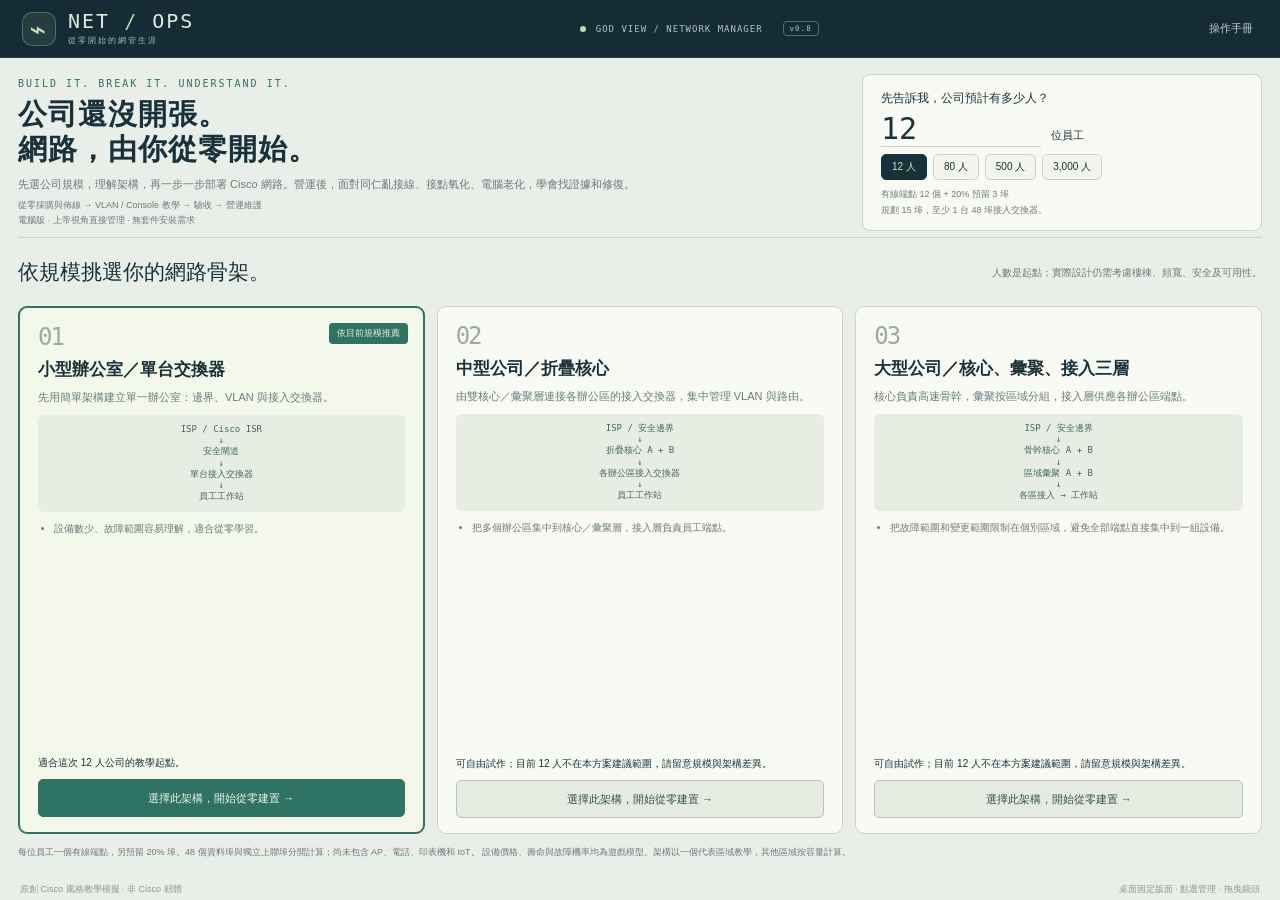
==== commit 3cdcba5b: "Build fixed desktop layout with chibi office staff and remove hospital mode" ====
--- a/index.html
+++ b/index.html
@@ -1,5 +1,5 @@
-<!doctype html><html lang="zh-Hant"><head><meta charset="utf-8"><meta name="viewport" content="width=device-width,initial-scale=1"><meta name="theme-color" content="#142c35"><title>NET / OPS — 從零開始的網管生涯</title><link rel="icon" href="hospital.svg"><link rel="stylesheet" href="company.css"><script defer src="people.js"></script><script defer src="cisco-cli.js"></script><script defer src="company-plans.js"></script><script defer src="company-sim.js"></script><script defer src="company-game.js"></script></head><body>
-<header class="bar"><a class="brand" href="index.html"><span class="logo">⌁</span><div>NET <b>/</b> OPS<small>從零開始的網管生涯</small></div></a><span class="session"><i></i> GOD VIEW / NETWORK MANAGER <small>v0.7</small></span><div class="bar-actions"><a href="hospital.html">原醫院模式 ↗</a><button id="help">操作手冊</button><button id="export" hidden>匯出進度</button><button id="new-scenario" hidden>新公司</button></div></header>
-<main><section id="setup"></section><section id="game" hidden><div class="game-heading"><div><div class="eyebrow">YOUR FIRST NETWORK / YOUR NEXT INCIDENT</div><h1 id="company-title"></h1><p id="plan-description"></p></div><div class="clock-box"><span id="game-clock"></span><div><button id="pause">暫停</button><select id="speed" aria-label="時間倍率"><option value="1">1 分鐘／秒</option><option value="10">10 分鐘／秒</option><option value="60">60 分鐘／秒</option></select></div></div></div><div id="metrics" class="metrics"></div><div class="tabs"><button data-view="field" class="active">01 公司總覽與施工</button><button data-view="assets">02 資產與壽命</button><button data-view="incidents">03 告警與工單 <span id="incident-count">0</span></button><button data-view="architecture">04 架構與容量</button><span id="save-note">本機自動存檔</span></div><div class="workbench"><aside id="guide"></aside><div class="work-area"><section id="field-view"><div class="field-toolbar"><span>GOD VIEW / COMPANY OVERVIEW</span><div><button id="center-camera">公司總覽</button><button id="zoom-out">−</button><button id="zoom-in">＋</button><button id="console-open">交換器 Console</button></div></div><div id="viewport"><canvas id="office" tabindex="0" aria-label="公司上帝視角，點選設備直接管理，拖曳平移鏡頭，滾輪縮放"></canvas><div class="scene-label"><b id="scene-label"></b><span>上帝視角 · 點選設備直接管理</span></div><div id="asset-panel" hidden></div></div><div class="field-footer"><span>點設備管理 · 拖曳平移 · 滾輪縮放 · <kbd>WASD</kbd>／方向鍵移鏡頭 · <kbd>Home</kbd> 總覽</span><span>職員會移動、改接線；故障由實際狀態判定</span></div></section><section id="data-view" hidden></section><div id="event-log" class="event-log"></div></div></div></section></main>
-<dialog id="dialog"><button id="dialog-close" aria-label="關閉">×</button><div id="dialog-body"></div></dialog><div id="toast" role="status" hidden></div><footer class="page-footer"><span>原創 Cisco 風格教學模擬 · 非 Cisco 韌體</span><span>HTML / CSS / JS · 可在電腦離線開啟</span></footer>
+<!doctype html><html lang="zh-Hant"><head><meta charset="utf-8"><meta name="viewport" content="width=device-width,initial-scale=1"><meta name="theme-color" content="#142c35"><title>NET / OPS — 從零開始的網管生涯</title><link rel="icon" href="netops.svg"><link rel="stylesheet" href="company.css"><script defer src="company-people.js"></script><script defer src="cisco-cli.js"></script><script defer src="company-plans.js"></script><script defer src="company-sim.js"></script><script defer src="company-game.js"></script></head><body>
+<header class="bar"><a class="brand" href="index.html"><span class="logo">⌁</span><div>NET <b>/</b> OPS<small>從零開始的網管生涯</small></div></a><span class="session"><i></i> GOD VIEW / NETWORK MANAGER <small>v0.8</small></span><div class="bar-actions"><button id="resume-company" hidden>返回目前公司</button><button id="help">操作手冊</button><button id="export" hidden>匯出進度</button><button id="new-scenario" hidden>新公司</button></div></header>
+<main><section id="setup"></section><section id="game" hidden><div class="game-heading"><div><h1 id="company-title"></h1><p id="plan-description"></p></div><div class="clock-box"><span id="game-clock"></span><div><button id="pause">暫停</button><select id="speed" aria-label="時間倍率"><option value="1">1 分鐘／秒</option><option value="10">10 分鐘／秒</option><option value="60">60 分鐘／秒</option></select></div></div></div><div id="metrics" class="metrics"></div><div class="tabs"><button data-view="field" class="active">01 公司總覽與施工</button><button data-view="assets">02 資產與壽命</button><button data-view="incidents">03 告警與工單 <span id="incident-count">0</span></button><button data-view="architecture">04 架構與容量</button><span id="save-note">本機自動存檔</span></div><div class="workbench"><aside id="guide"></aside><div class="work-area"><section id="field-view"><div class="field-toolbar"><span>GOD VIEW / COMPANY OVERVIEW</span><div><button id="center-camera">公司總覽</button><button id="zoom-out">−</button><button id="zoom-in">＋</button><button id="console-open">交換器 Console</button></div></div><div id="viewport"><canvas id="office" tabindex="0" aria-label="公司上帝視角，點選設備直接管理，拖曳平移鏡頭，滾輪縮放"></canvas><div class="scene-label"><b id="scene-label"></b><span>上帝視角 · 點選設備直接管理</span></div><div id="asset-panel" hidden></div></div><div class="field-footer"><span>點設備管理 · 拖曳平移 · 滾輪縮放 · <kbd>WASD</kbd>／方向鍵移鏡頭 · <kbd>Home</kbd> 總覽</span><span>職員會移動、改接線；故障由實際狀態判定</span></div></section><section id="data-view" hidden></section><div id="event-log" class="event-log"></div></div></div></section></main>
+<dialog id="dialog"><button id="dialog-close" aria-label="關閉">×</button><div id="dialog-body"></div></dialog><div id="toast" role="status" hidden></div><footer class="page-footer"><span>原創 Cisco 風格教學模擬 · 非 Cisco 韌體</span><span>桌面固定版面 · 點選管理 · 拖曳鏡頭</span></footer>
 </body></html>
--- a/company.css
+++ b/company.css
@@ -1,3 +1,13 @@
 :root{--paper:#eff0e8;--card:#f9faf4;--ink:#18313b;--muted:#697c7d;--line:#cbd4ca;--green:#2f7364;--mint:#b9d9a1;--orange:#bf7d47;--red:#b75449;--navy:#152c36;--mono:'Cascadia Code',Consolas,monospace;--sans:'Segoe UI','Microsoft JhengHei',sans-serif}*{box-sizing:border-box}body{margin:0;min-width:1180px;background:var(--paper);color:var(--ink);font:13px/1.65 var(--sans)}button,input,select{font:inherit}button{cursor:pointer;color:inherit}button:disabled{opacity:.4;cursor:not-allowed}button:focus-visible,a:focus-visible,input:focus-visible,select:focus-visible{outline:2px solid var(--green);outline-offset:3px}a{color:inherit;text-decoration:none}.bar{height:86px;border-bottom:1px solid #29424a;background:var(--navy);color:#dfebdd;display:flex;align-items:center;justify-content:space-between;padding:0 36px;gap:24px}.brand{display:flex;align-items:center;gap:12px;font:24px var(--mono);letter-spacing:2px}.brand b{color:var(--mint);font-weight:400}.brand small{display:block;font:9px/2 var(--sans);letter-spacing:2px;color:#a2bdb4}.logo{display:grid;place-items:center;background:#b9d9a11a;border:1px solid #96b78b66;color:#c6e0b5;border-radius:10px;width:42px;height:42px;font-size:34px}.session{font:10px var(--mono);letter-spacing:1px;color:#afc4bf;display:flex;gap:10px;align-items:center}.session i{background:#bfdda8;width:6px;height:6px;border-radius:50%}.session small{border:1px solid #526e69;padding:2px 6px;border-radius:4px;margin-left:10px}.bar-actions{display:flex;align-items:center;gap:18px;font-size:11px;color:#b9ccc3}.bar-actions button{background:none;color:inherit;border:0;padding:5px}main{max-width:1840px;margin:auto;padding:0 34px}.eyebrow{font:10px var(--mono);letter-spacing:2px;color:var(--green)}h1{font-size:35px;line-height:1.45;font-weight:600;letter-spacing:1px;margin:12px 0}h2{font-size:23px;font-weight:500;margin:12px 0}h3{font-size:16px;font-weight:600;margin:0 0 8px}p{color:var(--muted);line-height:1.9}.setup-hero{display:grid;grid-template-columns:1fr 470px;gap:70px;padding:54px 0 32px;border-bottom:1px solid var(--line);align-items:center}.setup-hero h1{font-size:42px}.setup-hero p{font-size:14px;max-width:600px}.scope-note{font-size:11px;line-height:1.8;color:var(--muted)}.size-box{padding:25px;background:var(--card);border:1px solid var(--line);border-radius:10px}.size-box label{font-size:12px}.size-input{display:flex;align-items:baseline;gap:12px;margin:10px 0}.size-input input{font:42px var(--mono);background:none;border:0;border-bottom:1px solid var(--line);width:220px;color:var(--ink);padding:0 0 5px}.size-presets{display:flex;gap:7px;margin:16px 0}.size-presets button{border:1px solid var(--line);background:#f3f5ec;padding:7px 11px;border-radius:5px;font-size:11px}.size-presets button.selected{background:var(--ink);color:#d3e5bd;border-color:var(--ink)}.size-summary{font-size:11px;line-height:1.9;color:var(--muted)}.setup-section-head{display:flex;justify-content:space-between;align-items:center;margin:26px 0 18px}.setup-section-head p{font-size:11px;margin:0}.plan-grid{display:grid;grid-template-columns:repeat(3,1fr);gap:18px}.plan-card{position:relative;border:1px solid var(--line);border-radius:10px;background:var(--card);padding:25px;display:flex;flex-direction:column;min-width:0}.plan-card.recommended{border:2px solid var(--green);padding:24px;background:#f4f8eb}.plan-number{font:32px var(--mono);color:#9dab9d;letter-spacing:-2px}.recommend-badge{position:absolute;top:20px;right:20px;background:var(--green);color:#ecf1df;font-size:10px;padding:4px 10px;border-radius:4px}.plan-card h3{font-size:20px;margin:15px 0 8px;line-height:1.6}.plan-card p{font-size:12px;margin:0 0 15px}.plan-card ul{padding-left:18px;font-size:11px;color:var(--muted);line-height:2;flex:1}.mini-topology{padding:14px 10px;background:#e8ede4;border-radius:6px;text-align:center;font:10px/2 var(--mono);color:#42675f;min-height:100px}.plan-card .plan-note{font-size:10px;margin:13px 0;min-height:40px}.primary,.secondary,.danger{border-radius:5px;padding:10px 15px;font-size:12px;display:inline-flex;align-items:center;justify-content:center;gap:8px}.primary{background:var(--green);border:1px solid var(--green);color:#eff4e4}.primary:hover{background:#285f54}.secondary{background:#e5ebe1;border:1px solid #b5c5b4;color:#345248}.danger{background:#f4e2d8;color:#934f40;border:1px solid #d9b29e}.wide{width:100%}.game-heading{display:flex;justify-content:space-between;align-items:center;gap:20px;padding:25px 0 14px}.game-heading h1{font-size:26px;margin:5px 0}.game-heading p{font-size:11px;margin:0}.clock-box{min-width:230px;text-align:right}.clock-box>span{font:13px var(--mono)}.clock-box>div{display:flex;gap:7px;justify-content:flex-end;margin-top:9px}.clock-box button,.clock-box select{border:1px solid #bdc9ba;background:#e6ece1;border-radius:4px;padding:5px 9px;font-size:10px}.metrics{display:grid;grid-template-columns:repeat(4,1fr);border:1px solid var(--line);border-radius:8px;background:var(--card);margin:8px 0 20px}.metric{padding:15px 20px;border-right:1px solid var(--line);display:grid;grid-template-columns:1fr auto;gap:3px 10px}.metric:last-child{border:0}.metric small{color:var(--muted);font-size:10px;grid-column:1/-1}.metric strong{font:24px var(--mono);font-weight:400}.metric em{font-style:normal;font-size:10px;color:var(--muted);align-self:end;padding-bottom:4px}.good{color:var(--green)}.bad{color:var(--red)}.amber{color:var(--orange)}.tabs{display:flex;gap:25px;border-bottom:1px solid #b6c6b8;margin-bottom:18px;align-items:center}.tabs>button{padding:11px 0 14px;border:0;background:none;color:var(--muted);font-size:12px;position:relative}.tabs>button.active{color:var(--green);font-weight:600}.tabs>button.active:after{content:'';height:2px;position:absolute;left:0;right:0;bottom:-1px;background:var(--green)}.tabs>span{margin-left:auto;font-size:9px;color:#8a9b8c}.tabs button span{font:10px var(--mono);background:#dde5d7;border-radius:4px;padding:2px 6px;margin-left:4px}.workbench{display:grid;grid-template-columns:280px minmax(0,1fr);gap:18px;align-items:start}#guide{background:var(--card);border:1px solid var(--line);border-radius:9px;padding:21px;min-height:590px}.guide-phase{font:9px var(--mono);color:var(--green);letter-spacing:1px}#guide h2{font-size:21px;line-height:1.55;margin:12px 0}#guide p{font-size:11px}.why{border-left:2px solid #9db594;background:#ebf0e4;padding:10px 12px;font-size:10px;color:#597362;margin:16px 0}.guide-checklist{padding:0;list-style:none;margin:21px 0 0}.guide-checklist li{display:flex;align-items:center;gap:9px;font-size:10px;color:#829383;padding:7px 0;border-top:1px solid #dbe2d4}.guide-checklist li i{font:9px var(--mono);font-style:normal;width:17px;height:17px;border:1px solid #c3cebc;border-radius:50%;display:grid;place-items:center}.guide-checklist li.done{color:#477a5b}.guide-checklist li.active{font-weight:600;color:#274f3d}.guide-checklist li.done i{border-color:#8ba884;background:#e1ecda}.work-area{min-width:0}.field-toolbar{display:flex;justify-content:space-between;align-items:center;background:#1c3540;color:#b6ccc3;padding:10px 17px;border-radius:8px 8px 0 0;font:9px var(--mono);letter-spacing:1px}.field-toolbar>div{display:flex;gap:10px;align-items:center}.field-toolbar button{border:0;background:none;color:#bbd8bd;font:10px var(--sans);padding:3px 6px}.field-toolbar button:last-child{border:1px solid #587971;border-radius:4px;padding:5px 9px}#viewport{height:540px;position:relative;background:#192c36;overflow:hidden}#office{display:block;width:100%;height:100%;outline:none;cursor:grab;touch-action:none}.scene-label{position:absolute;left:20px;top:16px;pointer-events:none}.scene-label b{display:block;color:#c2d4c8;font:10px var(--mono);letter-spacing:1px}.scene-label span{display:block;color:#839f9e;font-size:9px;margin-top:5px}.field-footer{display:flex;justify-content:space-between;gap:15px;background:#1a313b;color:#97b5af;font-size:9px;padding:10px 15px;border-radius:0 0 7px 7px}kbd{font:9px var(--mono);background:#35505b;color:#d5e3cf;padding:1px 4px;border-radius:3px;border:1px solid #557370}#nearby{position:absolute;bottom:22px;left:50%;transform:translateX(-50%);background:#132f35ed;color:#d5e6b8;border:1px solid #91ad83;border-radius:5px;padding:8px 15px;font-size:11px;pointer-events:none;white-space:nowrap}#asset-panel{position:absolute;right:16px;top:16px;bottom:16px;width:335px;background:#f4f6eefa;border:1px solid #a4b6a0;border-radius:8px;padding:20px;overflow:auto;box-shadow:0 8px 40px #09191c55}#asset-panel h3{font-size:18px;padding-right:20px}.panel-close{float:right;background:none;border:0;font-size:21px;color:#6b867b}.asset-type{font:9px var(--mono);text-transform:uppercase;color:#66816f;letter-spacing:1px}.asset-condition{font:34px var(--mono);margin:12px 0 0}.asset-panel-text{font-size:11px;line-height:1.9;color:var(--muted)}.asset-evidence{white-space:pre-wrap;overflow-wrap:anywhere;font:10px/1.9 var(--mono);background:#e4ebdd;padding:12px;border-radius:4px;color:#41694f}.panel-buttons{display:flex;flex-direction:column;gap:8px;margin-top:16px}.panel-buttons button{font-size:11px}.event-log{padding:14px 17px;margin-top:15px;background:#e5eadf;border:1px solid #cad4c3;border-radius:6px;font-size:10px;color:#62765f;max-height:145px;overflow:auto}.event-log>div{padding:4px 0;border-bottom:1px solid #cbd6c3}.event-log time{font:9px var(--mono);margin-right:14px;color:#8a9b83}.wire-instruction{background:#e7eedf;border:1px solid #bfceaf;padding:12px;border-radius:5px;margin:14px 0;font-size:11px}.wire-instruction button{width:100%;font-size:10px;margin-top:7px;padding:8px 10px;border:1px solid #9fb591;border-radius:4px;background:#f4f7ed}.wire-instruction button.selected{background:#bed99f;border-color:#5e8856}.wire-progress{font:10px var(--mono);margin:8px 0;color:#668559}.data-panel{padding:22px;background:var(--card);border:1px solid var(--line);border-radius:8px;min-height:540px}.data-panel h2{font-size:21px;margin:0 0 12px}.data-panel>p{font-size:11px}.data-tools{display:flex;align-items:center;justify-content:space-between;gap:12px;margin:16px 0}.data-tools>div{display:flex;gap:8px}.data-tools button{font-size:10px;padding:7px 11px}.data-tools select{padding:7px;background:#e9eee3;border:1px solid var(--line);border-radius:5px;font-size:11px}table{border-collapse:collapse;width:100%;font-size:11px;text-align:left}th{font-weight:400;font-size:9px;color:#71876f;border-bottom:1px solid #b9c9b0;padding:10px 9px;background:#eef2e7}td{padding:11px 9px;border-bottom:1px solid #dfe6d5}td small{display:block;color:#86967d;font-size:9px}td button{border:0;color:#3e795d;background:none;font-size:10px}.condition-meter{display:flex;align-items:center;gap:8px;font:10px var(--mono)}.condition-meter progress{width:75px;height:5px;accent-color:var(--green)}.incident-card{padding:18px;background:#f6eee1;border:1px solid #d4bda1;border-radius:6px;margin:12px 0}.incident-card.resolved{background:#eaf1e2;border-color:#bfd0af}.incident-card h3{font-size:14px;margin-bottom:7px}.incident-card p{font-size:11px;margin:5px 0}.incident-card .button-row{display:flex;gap:8px;flex-wrap:wrap;margin-top:12px}.incident-card button{font-size:10px;padding:7px 11px}.empty{text-align:center;padding:55px;color:#78916f;font-size:12px;border:1px dashed #becdb4;border-radius:7px;background:#edf3e5}.architecture-chain{display:flex;gap:8px;flex-wrap:wrap;align-items:center;background:#e9efdf;padding:18px;border-radius:6px;font-size:11px}.architecture-chain span{background:#f8faf0;border:1px solid #c0cfb4;border-radius:5px;padding:10px 13px}.capacity-grid{display:grid;grid-template-columns:repeat(3,1fr);gap:12px;margin:18px 0}.capacity-grid>div{border:1px solid #ccd7c2;border-radius:6px;padding:17px;background:#f3f6eb}.capacity-grid small{display:block;font-size:10px;color:#829178}.capacity-grid b{font:27px var(--mono);font-weight:400;color:#3c684d}.equipment-list{display:grid;grid-template-columns:1fr 1fr;gap:8px;font-size:11px}.equipment-list>div{padding:11px;border:1px solid #d6dfce;border-radius:5px}.equipment-list small{display:block;font-size:9px;color:#819177}.button-row{display:flex;gap:8px;flex-wrap:wrap}.page-footer{max-width:1840px;margin:auto;padding:24px 34px;display:flex;justify-content:space-between;font-size:9px;color:#8d9a84}dialog{width:760px;max-width:90vw;max-height:88vh;overflow:auto;padding:29px;background:#f4f6ed;color:var(--ink);border:1px solid #a5b79b;border-radius:10px;box-shadow:0 20px 100px #0b263a66}dialog::backdrop{background:#0b202bba;backdrop-filter:blur(4px)}#dialog-close{float:right;background:none;border:0;color:#6b8270;font-size:25px;line-height:1}dialog h2{font-size:25px}dialog p,dialog li{font-size:12px;color:#657c67;line-height:2}dialog.console-dialog{width:980px}.console-layout{display:grid;grid-template-columns:260px minmax(0,1fr);gap:18px;margin-top:18px}.console-guide{font-size:11px}.console-guide p{font-size:11px}.console-guide select{width:100%;padding:9px;background:#e3ebdc;border:1px solid #bdcbb1;border-radius:4px}.console-guide pre{font:10px/1.9 var(--mono);white-space:pre-wrap;background:#e4ecda;padding:12px;border-radius:4px;color:#4b7050;max-height:315px;overflow:auto}.console-guide button{font-size:10px;margin:5px 0}.terminal{border:1px solid #456058;border-radius:7px;background:#0b2027;overflow:hidden;display:flex;flex-direction:column;min-height:440px}.terminal-head{padding:11px 15px;border-bottom:1px solid #28473e;font:9px var(--mono);color:#a2c5a9}.terminal pre{margin:0;padding:16px;font:11px/1.9 var(--mono);white-space:pre-wrap;overflow-wrap:anywhere;height:340px;overflow:auto;color:#c6e1bd}.terminal form{display:flex;align-items:center;gap:7px;padding:10px;border-top:1px solid #2a483e}.terminal label{font:10px var(--mono);color:#bfdba8;max-width:50%}.terminal input{width:100%;min-width:0;flex:1;background:none;border:0;outline:0;color:#e0edce;font:12px var(--mono);padding:7px}.terminal form button{font-size:10px;background:#365a44;color:#d1e5b2;border:0;padding:7px;border-radius:4px}.console-hint{font:9px var(--mono);color:#7c9474;padding:10px 0}.console-status{border-left:2px solid #7d9e6d;padding:8px 11px;background:#e7eddc;font-size:10px;margin-top:12px}.help-grid{display:grid;grid-template-columns:1fr 1fr;gap:14px}.help-grid>div{background:#e8efdf;border:1px solid #c3d2b5;border-radius:6px;padding:17px}.help-grid h3{font-size:14px}.help-grid p{font-size:11px}#toast{position:fixed;bottom:26px;left:50%;transform:translateX(-50%);background:#203f39;border:1px solid #8da87c;color:#e1edcd;font-size:12px;padding:12px 22px;max-width:730px;border-radius:7px;box-shadow:0 8px 30px #142e2944;z-index:10}[hidden]{display:none!important}::selection{background:#bdd5a7}::-webkit-scrollbar{width:6px;height:6px}::-webkit-scrollbar-thumb{background:#a7b89b;border-radius:7px}@media(max-width:1350px){main{padding:0 24px}.bar{padding:0 24px}.setup-hero{gap:35px;grid-template-columns:1fr 400px}.setup-hero h1{font-size:35px}.workbench{grid-template-columns:250px minmax(0,1fr);gap:14px}.metric{padding:13px 16px}.metric strong{font-size:21px}.field-footer{font-size:8px}.session{font-size:8px}.bar-actions{gap:12px}.plan-card{padding:19px}.plan-card.recommended{padding:18px}.plan-card h3{font-size:17px}.plan-card p,.plan-card li{font-size:10px}}@media(min-width:1700px){#viewport{height:625px}.setup-hero{padding-top:65px}.setup-hero h1{font-size:49px}.plan-card{min-height:480px}.workbench{grid-template-columns:310px minmax(0,1fr)}}
 
 #office.panning{cursor:grabbing}.asset-components{display:flex;gap:6px;margin:12px 0}.asset-components button{flex:1;padding:7px 4px;background:#e4ebdd;border:1px solid #b9c9ae;border-radius:4px;font-size:11px}.asset-components button.active{background:#2f7364;color:#eff4e4;border-color:#2f7364}
+/* v0.8: a desktop application shell. Only terminal scrollback scrolls. */
+html,body{width:100%;height:100%;overflow:hidden}body{min-width:1100px;display:grid;grid-template-rows:58px minmax(0,1fr) 22px;background:#e9eee8}.bar{height:58px;padding:0 22px;gap:16px}.brand{font-size:20px}.brand small{font-size:8px}.logo{width:34px;height:34px;font-size:28px}.session{font-size:9px}.bar-actions{gap:16px}main{width:100%;max-width:none;min-height:0;padding:10px 18px;overflow:hidden}.page-footer{width:100%;padding:0 20px;align-items:center;font-size:9px}#game{height:100%;display:grid;grid-template-rows:52px 64px 38px minmax(0,1fr);gap:8px}.game-heading{padding:0;gap:12px}.game-heading h1{font-size:23px;margin:0}.game-heading p{font-size:10px}.clock-box>div{margin-top:3px}.clock-box>span{font-size:11px}.clock-box button,.clock-box select{padding:3px 8px}.metrics{margin:0}.metric{padding:7px 14px;gap:0 10px}.metric strong{font-size:22px}.metric small,.metric em{font-size:9px}.tabs{margin:0;gap:26px}.tabs>button{padding:6px 0 9px;font-size:11px}.workbench{height:100%;min-height:0;grid-template-columns:270px minmax(0,1fr);gap:12px;align-items:stretch}#guide{min-height:0;height:100%;padding:16px;overflow:hidden;position:relative}#guide h2{font-size:20px;margin:9px 0}#guide p{font-size:11px;line-height:1.7;margin:8px 0}#guide .why{margin:12px 0;padding:10px;font-size:10px}#guide .scope-note{font-size:9px}#guide>.scope-note:last-child{display:none}#guide .panel-buttons{display:grid;grid-template-columns:1fr 1fr;gap:7px;margin-top:9px}#guide .panel-buttons button{padding:8px 4px;font-size:10px}#guide>.primary{padding:10px}.build-progress{display:flex;align-items:center;justify-content:space-between;border-top:1px solid var(--line);padding-top:10px;margin-top:14px;font-size:10px;color:var(--muted)}.build-progress button{font-size:10px;padding:5px 8px}.wire-instruction{padding:10px;margin:8px 0}.wire-instruction button{padding:7px}.wire-progress{margin:4px 0}#guide .wire-instruction~.scope-note{display:none}#cancel-wire{padding:7px}.work-area{min-height:0;display:grid;grid-template-rows:minmax(0,1fr) 30px;gap:7px}#field-view{min-height:0;display:grid;grid-template-rows:38px minmax(0,1fr) 26px;border:1px solid #526e72;border-radius:9px;overflow:hidden}.field-toolbar{padding:5px 12px;border-radius:0}.field-toolbar button{font-size:10px}.field-footer{padding:4px 10px;font-size:8px;border-radius:0}.field-footer>span:last-child{display:none}#viewport{height:auto;min-height:0}.scene-label{left:14px;top:12px}.event-log{margin:0;padding:4px 12px;max-height:none;display:flex;align-items:center;gap:14px;overflow:hidden;white-space:nowrap;font-size:10px}.event-log>b{flex-shrink:0}.event-log>div{overflow:hidden;text-overflow:ellipsis;border:0;padding:0}.event-log time{margin-right:8px}#data-view{min-height:0;height:100%}.data-panel{min-height:0;height:100%;padding:16px;display:flex;flex-direction:column;overflow:hidden}.data-title{display:flex;align-items:center;justify-content:space-between;gap:12px}.data-title h2{font-size:20px;margin:0;white-space:nowrap}.data-title>span{font-size:10px;color:var(--muted)}.data-title button{font-size:10px;padding:6px 10px}.data-panel>p{font-size:11px;margin:9px 0;line-height:1.8}.data-tools{margin:12px 0;flex-shrink:0}.data-tools input{padding:7px 10px;width:270px;border:1px solid #bdcbb8;border-radius:5px;background:#f1f5eb;font-size:11px}.table-page{flex:1;min-height:0}th{padding:7px 8px}td{padding:6px 8px;font-size:10px;height:43px}td small{font-size:9px}.pagination{margin-top:auto;padding-top:10px;display:flex;justify-content:space-between;align-items:center;font-size:10px;color:var(--muted);flex-shrink:0}.pagination button{padding:5px 12px;font-size:10px}.incident-page{flex:1;min-height:0;display:grid;grid-template-rows:1fr 1fr;gap:8px}.incident-card{margin:0;padding:11px 14px;min-height:0}.incident-card h3{font-size:13px;margin:0 0 3px}.incident-card p{font-size:10px;line-height:1.6;margin:3px 0}.incident-card .button-row{margin-top:6px}.incident-card button{padding:5px 10px}.empty{padding:25px}.architecture-chain{padding:12px;font-size:10px;gap:5px}.architecture-chain span{padding:8px}.capacity-grid{margin:14px 0;gap:10px}.capacity-grid>div{padding:12px}.capacity-grid b{font-size:25px}.equipment-list{grid-template-columns:repeat(3,1fr);gap:10px;margin-top:18px}.equipment-list>div{padding:10px}.equipment-list small{font-size:10px}
+#asset-panel{width:360px;top:10px;right:10px;bottom:10px;padding:12px 15px;overflow:hidden}#asset-panel h3{font-size:16px;margin:3px 0 6px}.asset-type{font-size:8px}.asset-components{margin:6px 0;gap:5px}.asset-components button{padding:4px;font-size:10px}.asset-panel-text{font-size:10px;line-height:1.65;margin:5px 0}.asset-condition{font-size:25px;margin:4px 0}.asset-evidence{font-size:10px;line-height:1.65;margin:7px 0;padding:8px}.panel-buttons{display:grid;grid-template-columns:1fr 1fr;gap:6px;margin-top:8px}.panel-buttons button{padding:7px 5px;font-size:10px}#asset-panel>.scope-note{display:none}.panel-close{font-size:20px;padding:0 2px}#toast{bottom:30px;padding:9px 18px;font-size:11px;pointer-events:none}
+#setup{height:100%;display:grid;grid-template-rows:170px 48px minmax(0,1fr) 24px;gap:10px}.setup-hero{grid-template-columns:1fr 400px;padding:0;gap:35px}.setup-hero h1{font-size:29px;line-height:1.2;margin:8px 0}.setup-hero p{font-size:11px;margin:5px 0;line-height:1.7;max-width:620px}.setup-hero .scope-note{font-size:9px;line-height:1.6}.size-box{padding:12px 18px;border-radius:8px}.size-input{margin:2px 0;gap:10px}.size-input input{font-size:30px;width:160px;padding:0}.size-input span{font-size:11px}.size-presets{margin:7px 0;gap:6px}.size-presets button{padding:4px 10px;font-size:10px}.size-summary{font-size:9px;line-height:1.7}.setup-section-head{margin:0}.setup-section-head h2{font-size:21px;margin:0}.setup-section-head p{font-size:10px}.plan-grid{min-height:0;gap:12px}.plan-card,.plan-card.recommended{padding:15px 18px;min-height:0;border-radius:9px}.plan-number{font-size:24px}.recommend-badge{top:15px;right:15px;font-size:9px;padding:3px 8px}.plan-card h3{font-size:17px;margin:5px 0}.plan-card p{font-size:11px;margin:0 0 8px;line-height:1.7}.mini-topology{font-size:9px;min-height:0;line-height:1.25;padding:9px}.plan-card ul{margin:8px 0;padding-left:16px;font-size:10px;line-height:1.7}.plan-card li:not(:first-child){display:none}.plan-card .plan-note{font-size:10px;min-height:0;margin:7px 0}.plan-card button{font-size:11px;padding:9px}.plan-card .plan-note+button{margin-top:auto}#setup>.scope-note{font-size:9px;margin:0;white-space:nowrap;overflow:hidden;text-overflow:ellipsis}#resume-company{position:absolute;right:24px;top:64px;padding:4px 12px;font-size:10px}
+/* Keep the terminal's original colors, monospace prompt and editing behavior. */
+dialog{max-height:calc(100dvh - 36px);padding:22px;overflow:hidden}dialog h2{font-size:23px;margin:7px 0 12px}dialog p{font-size:11px;line-height:1.75}dialog.console-dialog{width:min(1100px,95vw);height:min(700px,calc(100dvh - 36px));max-height:calc(100dvh - 36px);padding:20px;overflow:hidden}.console-dialog #dialog-body{height:100%;display:flex;flex-direction:column}.console-dialog h2{font-size:21px;margin:6px 0 10px}.console-dialog>.panel-close{position:absolute}.console-layout{grid-template-columns:270px minmax(0,1fr);flex:1;min-height:0;margin-top:5px;gap:18px}.console-guide{min-height:0;display:flex;flex-direction:column}.console-guide select{padding:7px}.console-guide p{font-size:10px;line-height:1.7;margin:9px 0}.cli-tabs{display:flex;gap:6px;margin:8px 0}.cli-tabs button{flex:1;padding:7px 6px;background:#e3ebdc;border:1px solid #bdcbb1;border-radius:4px;color:#526f57}.cli-tabs button.active{background:#2f7364;color:#edf3e4;border-color:#2f7364}.cli-pane{display:flex;flex-direction:column;min-height:0;flex:1}.console-guide pre{min-height:0;flex:1;max-height:none;margin:4px 0 8px;font-size:10px;line-height:1.7;padding:10px;overflow:auto}.console-guide button{flex-shrink:0}.console-main{display:flex;flex-direction:column;min-height:0}.terminal{flex:1;min-height:0}.terminal pre{height:auto;min-height:0;flex:1;font-size:12px}.terminal form{flex-shrink:0}.console-main>.button-row{flex-shrink:0;justify-content:flex-end}.console-main>.button-row button{font-size:11px;padding:8px 11px}.console-hint{padding:8px 0;flex-shrink:0}.console-status{font-size:11px;line-height:1.8}.steps-list{padding-left:25px;display:grid;grid-template-columns:1fr 1fr;gap:14px 25px;font-size:11px}.steps-list span{display:block;color:var(--muted);font-size:10px}.help-grid{gap:10px}.help-grid>div{padding:12px}.help-grid p{font-size:10px}.help-grid h3{font-size:13px}.help-grid button{padding:7px 10px;font-size:10px}
+@media(max-height:800px){#guide{padding:12px}#guide h2{font-size:18px;margin:7px 0}#guide .why{margin:8px 0;padding:8px}#guide p{font-size:10px}#guide>.scope-note{display:none}.build-progress{margin-top:9px;padding-top:7px}.setup-hero h1{font-size:26px}#setup{grid-template-rows:155px 38px minmax(0,1fr) 20px;gap:8px}.plan-card,.plan-card.recommended{padding:12px 15px}.plan-card h3{font-size:16px}.plan-card p{font-size:10px}.plan-card ul{font-size:9px}.plan-card .plan-note{font-size:9px}.mini-topology{font-size:9px;padding:7px}.setup-section-head h2{font-size:19px}#asset-panel{padding:10px 13px}.asset-evidence{font-size:9px}.asset-panel-text{margin:4px 0;font-size:9px}.asset-condition{font-size:22px;margin:2px 0}.panel-buttons button{font-size:9px;padding:6px 4px}.console-guide p{font-size:9px}.console-guide pre{font-size:10px}.event-log{font-size:9px}}
+@media(min-width:1700px){.workbench{grid-template-columns:300px minmax(0,1fr)}#setup{grid-template-rows:190px 52px minmax(0,1fr) 24px}.setup-hero h1{font-size:36px}.plan-card h3{font-size:22px}.plan-card ul{font-size:12px}.plan-card li:not(:first-child){display:list-item}.plan-card p{font-size:12px}.mini-topology{font-size:12px;line-height:1.6}.plan-card .plan-note{font-size:12px}.plan-number{font-size:32px}#asset-panel{width:390px;padding:18px}.asset-panel-text{font-size:11px;line-height:1.8}.asset-condition{font-size:32px}.panel-buttons button{font-size:11px;padding:10px}}
+main{height:100%;margin:0;align-self:stretch}
+#resume-company{position:static;padding:5px;font-size:11px}
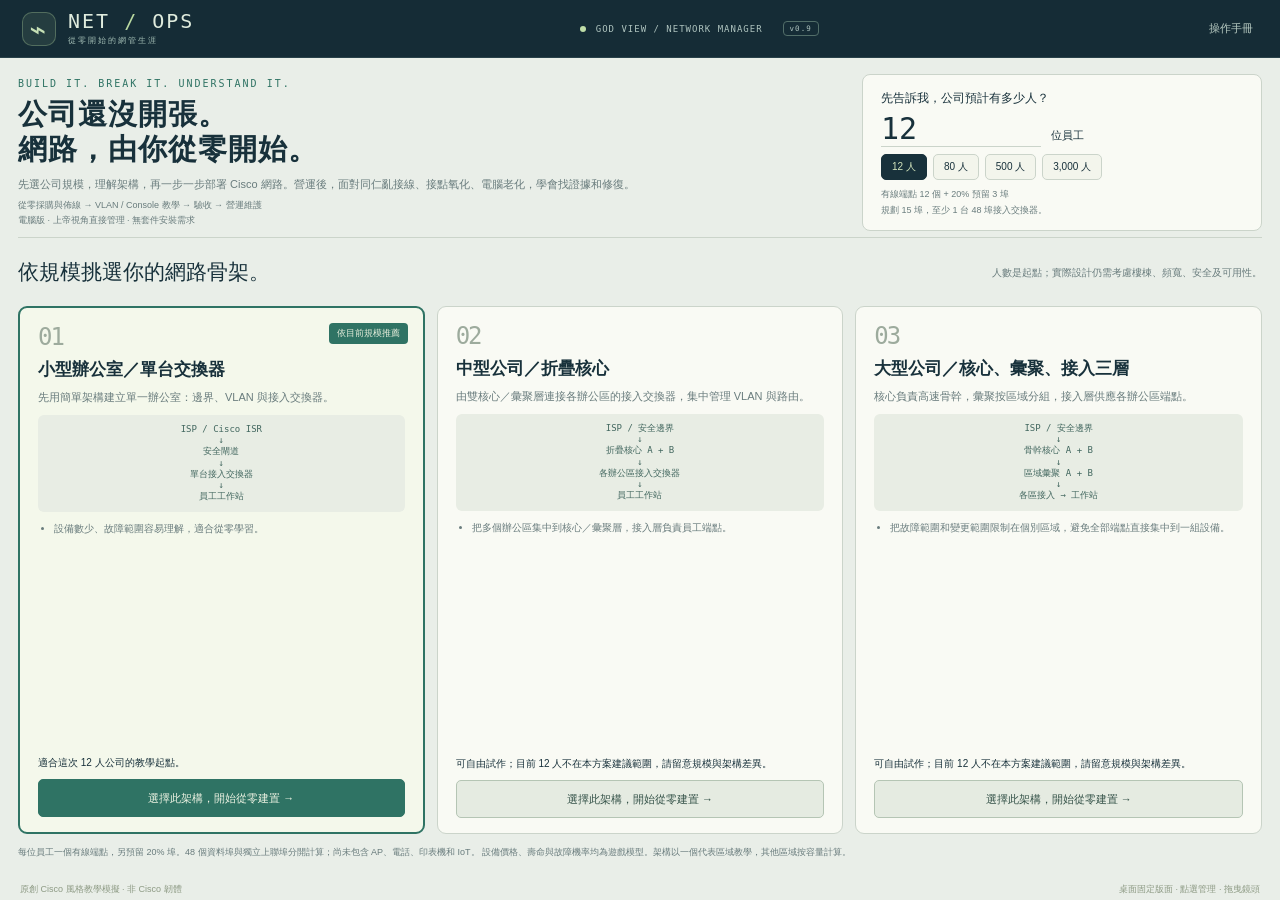
==== commit 5843711e: "Add orthogonal company map, red-green indicators and sequential 42U rack installation" ====
--- a/index.html
+++ b/index.html
@@ -1,5 +1,5 @@
-<!doctype html><html lang="zh-Hant"><head><meta charset="utf-8"><meta name="viewport" content="width=device-width,initial-scale=1"><meta name="theme-color" content="#142c35"><title>NET / OPS — 從零開始的網管生涯</title><link rel="icon" href="netops.svg"><link rel="stylesheet" href="company.css"><script defer src="company-people.js"></script><script defer src="cisco-cli.js"></script><script defer src="company-plans.js"></script><script defer src="company-sim.js"></script><script defer src="company-game.js"></script></head><body>
-<header class="bar"><a class="brand" href="index.html"><span class="logo">⌁</span><div>NET <b>/</b> OPS<small>從零開始的網管生涯</small></div></a><span class="session"><i></i> GOD VIEW / NETWORK MANAGER <small>v0.8</small></span><div class="bar-actions"><button id="resume-company" hidden>返回目前公司</button><button id="help">操作手冊</button><button id="export" hidden>匯出進度</button><button id="new-scenario" hidden>新公司</button></div></header>
-<main><section id="setup"></section><section id="game" hidden><div class="game-heading"><div><h1 id="company-title"></h1><p id="plan-description"></p></div><div class="clock-box"><span id="game-clock"></span><div><button id="pause">暫停</button><select id="speed" aria-label="時間倍率"><option value="1">1 分鐘／秒</option><option value="10">10 分鐘／秒</option><option value="60">60 分鐘／秒</option></select></div></div></div><div id="metrics" class="metrics"></div><div class="tabs"><button data-view="field" class="active">01 公司總覽與施工</button><button data-view="assets">02 資產與壽命</button><button data-view="incidents">03 告警與工單 <span id="incident-count">0</span></button><button data-view="architecture">04 架構與容量</button><span id="save-note">本機自動存檔</span></div><div class="workbench"><aside id="guide"></aside><div class="work-area"><section id="field-view"><div class="field-toolbar"><span>GOD VIEW / COMPANY OVERVIEW</span><div><button id="center-camera">公司總覽</button><button id="zoom-out">−</button><button id="zoom-in">＋</button><button id="console-open">交換器 Console</button></div></div><div id="viewport"><canvas id="office" tabindex="0" aria-label="公司上帝視角，點選設備直接管理，拖曳平移鏡頭，滾輪縮放"></canvas><div class="scene-label"><b id="scene-label"></b><span>上帝視角 · 點選設備直接管理</span></div><div id="asset-panel" hidden></div></div><div class="field-footer"><span>點設備管理 · 拖曳平移 · 滾輪縮放 · <kbd>WASD</kbd>／方向鍵移鏡頭 · <kbd>Home</kbd> 總覽</span><span>職員會移動、改接線；故障由實際狀態判定</span></div></section><section id="data-view" hidden></section><div id="event-log" class="event-log"></div></div></div></section></main>
+<!doctype html><html lang="zh-Hant"><head><meta charset="utf-8"><meta name="viewport" content="width=device-width,initial-scale=1"><meta name="theme-color" content="#142c35"><title>NET / OPS — 從零開始的網管生涯</title><link rel="icon" href="netops.svg"><link rel="stylesheet" href="company.css"><script defer src="company-people.js"></script><script defer src="cisco-cli.js"></script><script defer src="company-plans.js"></script><script defer src="company-sim.js"></script><script defer src="company-rack.js"></script><script defer src="company-game.js"></script></head><body>
+<header class="bar"><a class="brand" href="index.html"><span class="logo">⌁</span><div>NET <b>/</b> OPS<small>從零開始的網管生涯</small></div></a><span class="session"><i></i> GOD VIEW / NETWORK MANAGER <small>v0.9</small></span><div class="bar-actions"><button id="resume-company" hidden>返回目前公司</button><button id="help">操作手冊</button><button id="export" hidden>匯出進度</button><button id="new-scenario" hidden>新公司</button></div></header>
+<main><section id="setup"></section><section id="game" hidden><div class="game-heading"><div><h1 id="company-title"></h1><p id="plan-description"></p></div><div class="clock-box"><span id="game-clock"></span><div><button id="pause">暫停</button><select id="speed" aria-label="時間倍率"><option value="1">1 分鐘／秒</option><option value="10">10 分鐘／秒</option><option value="60">60 分鐘／秒</option></select></div></div></div><div id="metrics" class="metrics"></div><div class="tabs"><button data-view="field" class="active">01 公司總覽與施工</button><button data-view="assets">02 資產與壽命</button><button data-view="incidents">03 告警與工單 <span id="incident-count">0</span></button><button data-view="architecture">04 架構與容量</button><span id="save-note">本機自動存檔</span></div><div class="workbench"><aside id="guide"></aside><div class="work-area"><section id="field-view"><div class="field-toolbar"><span>GOD VIEW / COMPANY OVERVIEW</span><div><button id="rack-open">42U 機櫃</button><button id="center-camera">公司總覽</button><button id="zoom-out">−</button><button id="zoom-in">＋</button><button id="console-open">交換器 Console</button></div></div><div id="viewport"><canvas id="office" tabindex="0" aria-label="公司上帝視角，點選設備直接管理，拖曳平移鏡頭，滾輪縮放"></canvas><div class="scene-label"><b id="scene-label"></b><span class="light-legend"><i class="led green"></i>正常 <i class="led red"></i>異常</span></div><div id="asset-panel" hidden></div></div><div class="field-footer"><span>點設備管理 · 拖曳平移 · 滾輪縮放 · <kbd>WASD</kbd>／方向鍵移鏡頭 · <kbd>Home</kbd> 總覽</span><span>職員會移動、改接線；故障由實際狀態判定</span></div></section><section id="data-view" hidden></section><div id="event-log" class="event-log"></div></div></div></section></main>
 <dialog id="dialog"><button id="dialog-close" aria-label="關閉">×</button><div id="dialog-body"></div></dialog><div id="toast" role="status" hidden></div><footer class="page-footer"><span>原創 Cisco 風格教學模擬 · 非 Cisco 韌體</span><span>桌面固定版面 · 點選管理 · 拖曳鏡頭</span></footer>
 </body></html>
--- a/company.css
+++ b/company.css
@@ -11,3 +11,5 @@
 @media(min-width:1700px){.workbench{grid-template-columns:300px minmax(0,1fr)}#setup{grid-template-rows:190px 52px minmax(0,1fr) 24px}.setup-hero h1{font-size:36px}.plan-card h3{font-size:22px}.plan-card ul{font-size:12px}.plan-card li:not(:first-child){display:list-item}.plan-card p{font-size:12px}.mini-topology{font-size:12px;line-height:1.6}.plan-card .plan-note{font-size:12px}.plan-number{font-size:32px}#asset-panel{width:390px;padding:18px}.asset-panel-text{font-size:11px;line-height:1.8}.asset-condition{font-size:32px}.panel-buttons button{font-size:11px;padding:10px}}
 main{height:100%;margin:0;align-self:stretch}
 #resume-company{position:static;padding:5px;font-size:11px}
+/* v0.9 orthogonal map, clear status lights, and front-facing rack elevations. */
+.light-legend{display:flex!important;align-items:center;gap:8px;color:#d5e4dc!important;font-size:11px!important;margin-top:8px!important}.led{display:inline-block;flex-shrink:0;width:10px;height:10px;border-radius:50%;border:1px solid #10233166;vertical-align:middle}.led.green{background:#25df85;box-shadow:0 0 7px #25df8555}.led.red{background:#ff4554;box-shadow:0 0 7px #ff455455}.status-badge{display:inline-flex;align-items:center;gap:6px;font-size:10px;white-space:nowrap}.status-badge>i{display:inline-block;width:10px;height:10px;border-radius:50%;border:1px solid #132f3a33;background:#25c878}.status-badge[data-status=red]>i{background:#ff4554}.rack-next{padding:9px 11px;border:1px solid #b5c8ad;background:#e5efde;border-radius:5px;font-size:11px;line-height:1.8;margin:10px 0}.rack-dialog{width:min(970px,94vw);height:min(720px,calc(100dvh - 36px));padding:18px 25px;overflow:hidden}.rack-dialog #dialog-body{display:flex;height:100%;flex-direction:column}.rack-title{flex-shrink:0}.rack-title h2{font-size:22px;margin:3px 0 10px}.rack-layout{min-height:0;flex:1;display:grid;grid-template-columns:minmax(290px,380px) minmax(0,1fr);gap:28px;padding:0 12px 5px}.rack-elevation{min-height:0;position:relative;display:grid;grid-template-rows:34px minmax(0,1fr) 26px;border:8px solid #293745;border-radius:10px;background:linear-gradient(90deg,#63727b,#26333d 5%,#3b4b57 50%,#26333d 95%,#61717b);padding:0 17px 0 23px;box-shadow:0 7px 16px #18313b33}.rack-brand{display:flex;align-items:center;justify-content:space-between;color:#beced5;font:10px var(--mono);border-bottom:2px solid #0c1924}.rack-brand b{font-size:12px;letter-spacing:1px}.rack-rails{min-height:0;position:relative;display:grid;grid-template-rows:repeat(42,minmax(0,1fr));background:#0d1823;border-left:7px solid #6b7880;border-right:7px solid #6b7880}.rack-u{position:relative;border-bottom:1px solid #3e4b54;background:repeating-linear-gradient(90deg,#182631 0 3px,#101d27 3px 7px);display:flex;align-items:center;justify-content:space-between;padding:0 3px}.rack-u>span{position:absolute;left:-24px;top:0;color:#a9bac3;font:8px/1.2 var(--mono)}.rack-u>i{width:3px;height:3px;background:#051019;outline:1px solid #81929c55}.rack-device{position:absolute;left:0;width:100%;padding:0 4px;display:flex;align-items:center;gap:6px;z-index:2;border:1px solid #435562;border-radius:1px;background:linear-gradient(#d0d7d8,#94a4ae);color:#243b49;overflow:hidden;min-height:0;cursor:pointer}.rack-device.selected{outline:2px solid #77bbd8;outline-offset:0;z-index:3}.rack-device>b{font:8px var(--mono);flex-shrink:0;min-width:55px;text-align:left}.mount-ear{font:6px var(--mono);color:#1c3446}.faceplate-ports{flex:1;height:5px;background:repeating-linear-gradient(90deg,#19313e 0 5px,#85999f 5px 7px);border-bottom:1px solid #ceae66}.rack-device .led{width:6px;height:6px;box-shadow:none}.rack-device.role-manager{background:#142734}.role-manager .faceplate-ports{height:7px;background:#060f17;border:0}.role-manager b{color:#a1b9c4}.rack-device.role-ups{background:linear-gradient(#425663,#152a39);color:#bcd2d6}.role-ups .faceplate-ports{height:65%;background:repeating-linear-gradient(0deg,#162c3b 0 2px,#3c5360 2px 4px);border:0}.role-ups>b{background:#a3e7cc;color:#20443f;border:3px solid #172e3b;padding:4px;font-size:9px}.rack-bottom{display:flex;align-items:center;justify-content:space-between;color:#a2b9c5;font:8px var(--mono)}.rack-pdu{position:absolute;right:0;top:55px;bottom:45px;width:13px;background:#111f2b;color:#82ad9b;text-align:center;font:7px/2.7 var(--mono);border:1px solid #70818a}.rack-slot-target{position:absolute;left:0;right:0;z-index:1;outline:1px dashed #a4c97c;background:#a9d98c22;pointer-events:none}.rack-controls{min-height:0;display:flex;flex-direction:column;gap:9px}.rack-controls h3{font-size:22px;margin:0}.rack-controls p{font-size:11px;margin:0;line-height:1.7}.rack-controls .rack-note{padding:10px;background:#e4ecdf;border-left:2px solid #8daa82;font-size:10px}.rack-position{font:30px var(--mono);color:#345849;padding:8px 0}.rack-position small{display:block;font:11px var(--sans);color:#788d7c;margin-top:4px}.rack-install-progress{display:flex;justify-content:space-between;gap:12px;align-items:center;font-size:11px}.rack-install-progress progress{width:100px;accent-color:var(--green)}.rack-controls .rack-next{margin:0;font-size:10px}.rack-controls button{padding:9px;font-size:11px}.rack-select-label{font-size:10px;color:var(--muted);margin-top:auto}.rack-select-label select{width:100%;padding:8px;border:1px solid var(--line);background:#edf2e6;border-radius:5px;font-size:11px}.rack-complete{padding:10px;border:1px solid #b4c8a7;background:#e3efda;color:#49764e;font-size:12px}.field-toolbar>div{gap:6px}.field-toolbar button{padding:3px 4px}@media(max-height:800px){.rack-controls{gap:7px}.rack-position{font-size:25px;padding:4px 0}.rack-controls h3{font-size:19px}.rack-controls .rack-note{padding:8px;font-size:9px}.rack-controls button{padding:7px}.rack-title h2{font-size:20px}.rack-controls .rack-next{font-size:9px}}
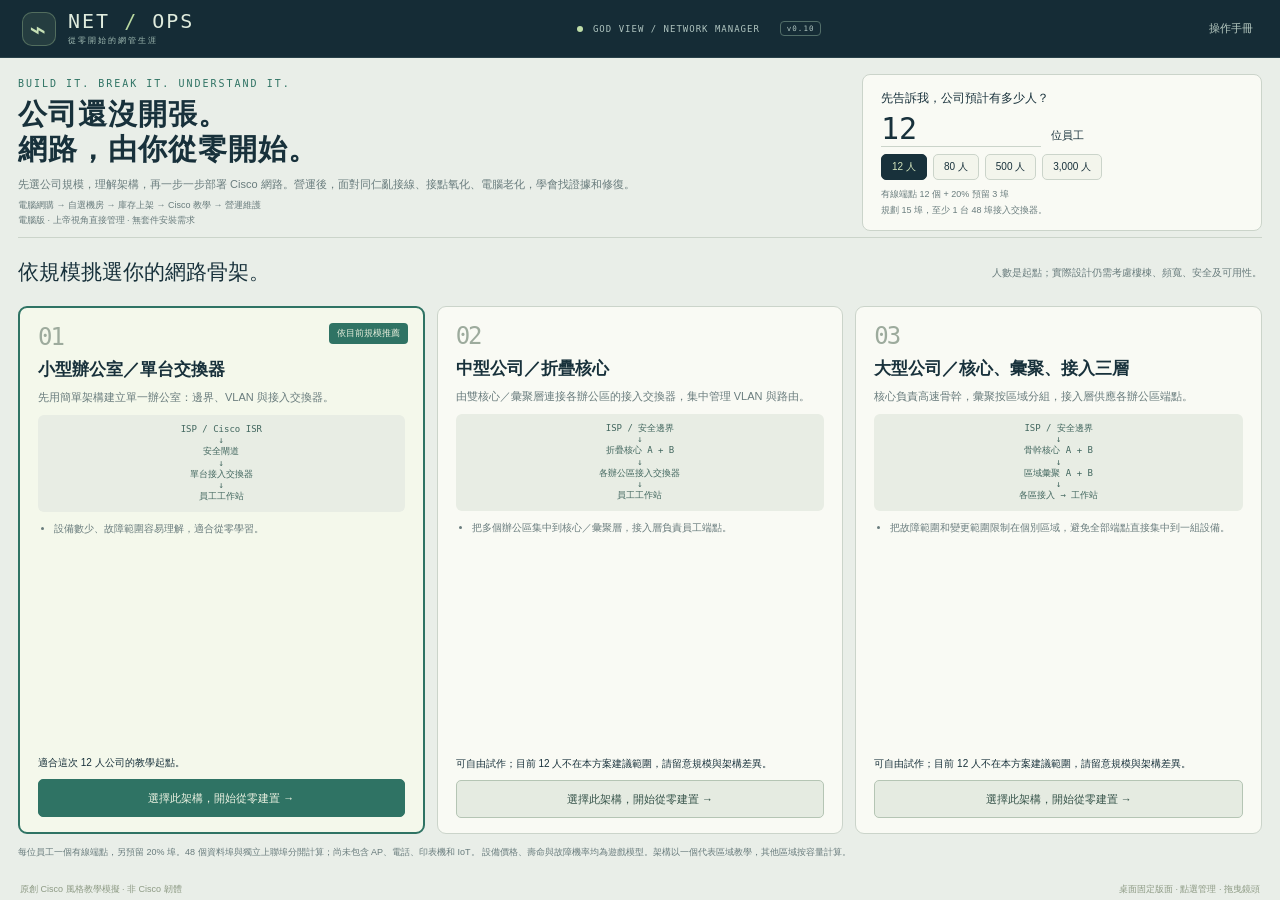
==== commit 4423bfc4: "Add computer procurement, selectable server-room sites and multi-cabinet inventory placement" ====
--- a/index.html
+++ b/index.html
@@ -1,5 +1,5 @@
-<!doctype html><html lang="zh-Hant"><head><meta charset="utf-8"><meta name="viewport" content="width=device-width,initial-scale=1"><meta name="theme-color" content="#142c35"><title>NET / OPS — 從零開始的網管生涯</title><link rel="icon" href="netops.svg"><link rel="stylesheet" href="company.css"><script defer src="company-people.js"></script><script defer src="cisco-cli.js"></script><script defer src="company-plans.js"></script><script defer src="company-sim.js"></script><script defer src="company-rack.js"></script><script defer src="company-game.js"></script></head><body>
-<header class="bar"><a class="brand" href="index.html"><span class="logo">⌁</span><div>NET <b>/</b> OPS<small>從零開始的網管生涯</small></div></a><span class="session"><i></i> GOD VIEW / NETWORK MANAGER <small>v0.9</small></span><div class="bar-actions"><button id="resume-company" hidden>返回目前公司</button><button id="help">操作手冊</button><button id="export" hidden>匯出進度</button><button id="new-scenario" hidden>新公司</button></div></header>
-<main><section id="setup"></section><section id="game" hidden><div class="game-heading"><div><h1 id="company-title"></h1><p id="plan-description"></p></div><div class="clock-box"><span id="game-clock"></span><div><button id="pause">暫停</button><select id="speed" aria-label="時間倍率"><option value="1">1 分鐘／秒</option><option value="10">10 分鐘／秒</option><option value="60">60 分鐘／秒</option></select></div></div></div><div id="metrics" class="metrics"></div><div class="tabs"><button data-view="field" class="active">01 公司總覽與施工</button><button data-view="assets">02 資產與壽命</button><button data-view="incidents">03 告警與工單 <span id="incident-count">0</span></button><button data-view="architecture">04 架構與容量</button><span id="save-note">本機自動存檔</span></div><div class="workbench"><aside id="guide"></aside><div class="work-area"><section id="field-view"><div class="field-toolbar"><span>GOD VIEW / COMPANY OVERVIEW</span><div><button id="rack-open">42U 機櫃</button><button id="center-camera">公司總覽</button><button id="zoom-out">−</button><button id="zoom-in">＋</button><button id="console-open">交換器 Console</button></div></div><div id="viewport"><canvas id="office" tabindex="0" aria-label="公司上帝視角，點選設備直接管理，拖曳平移鏡頭，滾輪縮放"></canvas><div class="scene-label"><b id="scene-label"></b><span class="light-legend"><i class="led green"></i>正常 <i class="led red"></i>異常</span></div><div id="asset-panel" hidden></div></div><div class="field-footer"><span>點設備管理 · 拖曳平移 · 滾輪縮放 · <kbd>WASD</kbd>／方向鍵移鏡頭 · <kbd>Home</kbd> 總覽</span><span>職員會移動、改接線；故障由實際狀態判定</span></div></section><section id="data-view" hidden></section><div id="event-log" class="event-log"></div></div></div></section></main>
+<!doctype html><html lang="zh-Hant"><head><meta charset="utf-8"><meta name="viewport" content="width=device-width,initial-scale=1"><meta name="theme-color" content="#142c35"><title>NET / OPS — 從零開始的網管生涯</title><link rel="icon" href="netops.svg"><link rel="stylesheet" href="company.css"><script defer src="company-people.js"></script><script defer src="cisco-cli.js"></script><script defer src="company-plans.js"></script><script defer src="company-sim.js"></script><script defer src="company-facility.js"></script><script defer src="company-rack.js"></script><script defer src="company-game.js"></script></head><body>
+<header class="bar"><a class="brand" href="index.html"><span class="logo">⌁</span><div>NET <b>/</b> OPS<small>從零開始的網管生涯</small></div></a><span class="session"><i></i> GOD VIEW / NETWORK MANAGER <small>v0.10</small></span><div class="bar-actions"><button id="resume-company" hidden>返回目前公司</button><button id="help">操作手冊</button><button id="export" hidden>匯出進度</button><button id="new-scenario" hidden>新公司</button></div></header>
+<main><section id="setup"></section><section id="game" hidden><div class="game-heading"><div><h1 id="company-title"></h1><p id="plan-description"></p></div><div class="clock-box"><span id="game-clock"></span><div><button id="pause">暫停</button><select id="speed" aria-label="時間倍率"><option value="1">1 分鐘／秒</option><option value="10">10 分鐘／秒</option><option value="60">60 分鐘／秒</option></select></div></div></div><div id="metrics" class="metrics"></div><div class="tabs"><button data-view="field" class="active">01 公司總覽與施工</button><button data-view="assets">02 資產與壽命</button><button data-view="incidents">03 告警與工單 <span id="incident-count">0</span></button><button data-view="architecture">04 架構與容量</button><span id="save-note">本機自動存檔</span></div><div class="workbench"><aside id="guide"></aside><div class="work-area"><section id="field-view"><div class="field-toolbar"><span>GOD VIEW / COMPANY OVERVIEW</span><div><button id="computer-open">管理電腦</button><button id="focus-room">機房</button><button id="focus-office">辦公區</button><button id="rack-open">選機櫃</button><button id="center-camera">全區</button><button id="zoom-out">−</button><button id="zoom-in">＋</button><button id="console-open">交換器 Console</button></div></div><div id="viewport"><canvas id="office" tabindex="0" aria-label="3D 斜角上帝視角，可縮放，拖曳平移，點管理電腦採購，點機櫃選 U 位上架"></canvas><div class="scene-label"><b id="scene-label"></b><span class="light-legend"><i class="led green"></i>正常 <i class="led red"></i>異常</span></div><div id="asset-panel" hidden></div></div><div class="field-footer"><span>滾輪縮放 · 拖曳平移 · 點電腦網購 · 點機櫃選 U 位 · <kbd>WASD</kbd>／方向鍵移鏡頭 · <kbd>Home</kbd> 全區</span><span>職員會移動、改接線；故障由實際狀態判定</span></div></section><section id="data-view" hidden></section><div id="event-log" class="event-log"></div></div></div></section></main>
 <dialog id="dialog"><button id="dialog-close" aria-label="關閉">×</button><div id="dialog-body"></div></dialog><div id="toast" role="status" hidden></div><footer class="page-footer"><span>原創 Cisco 風格教學模擬 · 非 Cisco 韌體</span><span>桌面固定版面 · 點選管理 · 拖曳鏡頭</span></footer>
 </body></html>
--- a/company.css
+++ b/company.css
@@ -13,3 +13,8 @@
 #resume-company{position:static;padding:5px;font-size:11px}
 /* v0.9 orthogonal map, clear status lights, and front-facing rack elevations. */
 .light-legend{display:flex!important;align-items:center;gap:8px;color:#d5e4dc!important;font-size:11px!important;margin-top:8px!important}.led{display:inline-block;flex-shrink:0;width:10px;height:10px;border-radius:50%;border:1px solid #10233166;vertical-align:middle}.led.green{background:#25df85;box-shadow:0 0 7px #25df8555}.led.red{background:#ff4554;box-shadow:0 0 7px #ff455455}.status-badge{display:inline-flex;align-items:center;gap:6px;font-size:10px;white-space:nowrap}.status-badge>i{display:inline-block;width:10px;height:10px;border-radius:50%;border:1px solid #132f3a33;background:#25c878}.status-badge[data-status=red]>i{background:#ff4554}.rack-next{padding:9px 11px;border:1px solid #b5c8ad;background:#e5efde;border-radius:5px;font-size:11px;line-height:1.8;margin:10px 0}.rack-dialog{width:min(970px,94vw);height:min(720px,calc(100dvh - 36px));padding:18px 25px;overflow:hidden}.rack-dialog #dialog-body{display:flex;height:100%;flex-direction:column}.rack-title{flex-shrink:0}.rack-title h2{font-size:22px;margin:3px 0 10px}.rack-layout{min-height:0;flex:1;display:grid;grid-template-columns:minmax(290px,380px) minmax(0,1fr);gap:28px;padding:0 12px 5px}.rack-elevation{min-height:0;position:relative;display:grid;grid-template-rows:34px minmax(0,1fr) 26px;border:8px solid #293745;border-radius:10px;background:linear-gradient(90deg,#63727b,#26333d 5%,#3b4b57 50%,#26333d 95%,#61717b);padding:0 17px 0 23px;box-shadow:0 7px 16px #18313b33}.rack-brand{display:flex;align-items:center;justify-content:space-between;color:#beced5;font:10px var(--mono);border-bottom:2px solid #0c1924}.rack-brand b{font-size:12px;letter-spacing:1px}.rack-rails{min-height:0;position:relative;display:grid;grid-template-rows:repeat(42,minmax(0,1fr));background:#0d1823;border-left:7px solid #6b7880;border-right:7px solid #6b7880}.rack-u{position:relative;border-bottom:1px solid #3e4b54;background:repeating-linear-gradient(90deg,#182631 0 3px,#101d27 3px 7px);display:flex;align-items:center;justify-content:space-between;padding:0 3px}.rack-u>span{position:absolute;left:-24px;top:0;color:#a9bac3;font:8px/1.2 var(--mono)}.rack-u>i{width:3px;height:3px;background:#051019;outline:1px solid #81929c55}.rack-device{position:absolute;left:0;width:100%;padding:0 4px;display:flex;align-items:center;gap:6px;z-index:2;border:1px solid #435562;border-radius:1px;background:linear-gradient(#d0d7d8,#94a4ae);color:#243b49;overflow:hidden;min-height:0;cursor:pointer}.rack-device.selected{outline:2px solid #77bbd8;outline-offset:0;z-index:3}.rack-device>b{font:8px var(--mono);flex-shrink:0;min-width:55px;text-align:left}.mount-ear{font:6px var(--mono);color:#1c3446}.faceplate-ports{flex:1;height:5px;background:repeating-linear-gradient(90deg,#19313e 0 5px,#85999f 5px 7px);border-bottom:1px solid #ceae66}.rack-device .led{width:6px;height:6px;box-shadow:none}.rack-device.role-manager{background:#142734}.role-manager .faceplate-ports{height:7px;background:#060f17;border:0}.role-manager b{color:#a1b9c4}.rack-device.role-ups{background:linear-gradient(#425663,#152a39);color:#bcd2d6}.role-ups .faceplate-ports{height:65%;background:repeating-linear-gradient(0deg,#162c3b 0 2px,#3c5360 2px 4px);border:0}.role-ups>b{background:#a3e7cc;color:#20443f;border:3px solid #172e3b;padding:4px;font-size:9px}.rack-bottom{display:flex;align-items:center;justify-content:space-between;color:#a2b9c5;font:8px var(--mono)}.rack-pdu{position:absolute;right:0;top:55px;bottom:45px;width:13px;background:#111f2b;color:#82ad9b;text-align:center;font:7px/2.7 var(--mono);border:1px solid #70818a}.rack-slot-target{position:absolute;left:0;right:0;z-index:1;outline:1px dashed #a4c97c;background:#a9d98c22;pointer-events:none}.rack-controls{min-height:0;display:flex;flex-direction:column;gap:9px}.rack-controls h3{font-size:22px;margin:0}.rack-controls p{font-size:11px;margin:0;line-height:1.7}.rack-controls .rack-note{padding:10px;background:#e4ecdf;border-left:2px solid #8daa82;font-size:10px}.rack-position{font:30px var(--mono);color:#345849;padding:8px 0}.rack-position small{display:block;font:11px var(--sans);color:#788d7c;margin-top:4px}.rack-install-progress{display:flex;justify-content:space-between;gap:12px;align-items:center;font-size:11px}.rack-install-progress progress{width:100px;accent-color:var(--green)}.rack-controls .rack-next{margin:0;font-size:10px}.rack-controls button{padding:9px;font-size:11px}.rack-select-label{font-size:10px;color:var(--muted);margin-top:auto}.rack-select-label select{width:100%;padding:8px;border:1px solid var(--line);background:#edf2e6;border-radius:5px;font-size:11px}.rack-complete{padding:10px;border:1px solid #b4c8a7;background:#e3efda;color:#49764e;font-size:12px}.field-toolbar>div{gap:6px}.field-toolbar button{padding:3px 4px}@media(max-height:800px){.rack-controls{gap:7px}.rack-position{font-size:25px;padding:4px 0}.rack-controls h3{font-size:19px}.rack-controls .rack-note{padding:8px;font-size:9px}.rack-controls button{padding:7px}.rack-title h2{font-size:20px}.rack-controls .rack-next{font-size:9px}}
+/* v0.10 procurement computer, site planning and cabinet inventory workflow. */
+.computer-dialog,.shop-dialog,.site-dialog,.room-dialog{width:min(1060px,95vw);height:min(700px,calc(100dvh - 36px));overflow:hidden;padding:22px}.computer-dialog #dialog-body,.shop-dialog #dialog-body,.site-dialog #dialog-body,.room-dialog #dialog-body{height:100%;display:flex;flex-direction:column;min-height:0}.computer-window{height:100%;min-height:0;display:flex;flex-direction:column;border:1px solid #55746e;border-radius:8px;overflow:hidden}.computer-title{background:#233c47;color:#d5e3dc;padding:11px 18px;font:11px var(--mono)}.computer-desktop{flex:1;padding:35px;background:radial-gradient(ellipse at 80% 15%,#89bca4,#365f65 70%);color:#eff6e7;position:relative}.computer-desktop h2{font-size:33px;margin-top:40px;color:#f1f6e5}.computer-desktop p{color:#d8e8db;font-size:12px}.pc-network{font:11px var(--mono);color:#d2e7d4;display:flex;align-items:center;gap:9px}.desktop-shortcut{display:flex;flex-direction:column;align-items:center;gap:6px;background:#1e424b66;color:#eff5e4;border:1px solid #b2d1b380;border-radius:12px;padding:20px 24px;margin-top:32px;width:180px}.desktop-shortcut>span{font-size:47px;line-height:1.2;color:#c4e3b2}.desktop-shortcut b{font-size:14px}.desktop-shortcut small{font-size:10px;color:#c5dbc8}#pc-orders{position:absolute;right:30px;bottom:30px;font-size:11px}.shop-browser{height:100%;min-height:0;display:flex;flex-direction:column}.browser-address{background:#e2e9df;border:1px solid #bdccb8;padding:8px 12px;border-radius:5px;font:10px var(--mono);margin-right:30px;color:#557460}.browser-address>span{float:right;font:10px var(--sans);color:#8a9c80}.shop-head{display:flex;justify-content:space-between;align-items:center;padding:17px 0 12px}.shop-head h2{margin:4px 0;font-size:23px}.shop-head>span{font-size:10px;color:var(--muted)}.shop-layout{display:grid;grid-template-columns:minmax(0,1fr) 260px;gap:20px;flex:1;min-height:0}.shop-products{min-height:0;display:flex;flex-direction:column}.shop-products>p{font-size:11px;margin:0 0 12px}.shop-products th{padding:8px}.shop-products td{height:48px}.shop-products td b{font-size:11px}.shop-products td small{font-size:10px}.shop-cart{background:#e7efdf;border:1px solid #c2d1b6;padding:17px;border-radius:8px;display:flex;flex-direction:column;gap:12px;min-height:0}.shop-cart h3{font-size:20px;margin:0}.shop-cart label{font-size:11px}.shop-cart select{display:block;width:100%;padding:9px;margin-top:7px;border:1px solid #acbfa1;border-radius:5px;background:#f1f6e9}.shop-cart p{font-size:11px;margin:0;line-height:1.8}.shop-total{margin-top:auto;border-top:1px solid #bacbad;padding-top:14px;display:flex;flex-direction:column;gap:5px}.shop-total small,.shop-total span{font-size:10px;color:#7e9275}.shop-total b{font:23px var(--mono);color:#3d6f51}.order-receipt{flex:1;display:flex;flex-direction:column;align-items:center;justify-content:center;background:#e8f0e0;border:1px solid #c1d4b2;border-radius:8px;gap:12px;padding:25px}.order-receipt p{font-size:12px;margin:0;max-width:650px;text-align:center}.order-receipt h3{font-size:23px}.receipt-icon{background:#4f8b69;color:#ecf4df;width:65px;height:65px;border-radius:50%;display:grid;place-items:center;font-size:35px}.site-dialog h2{font-size:25px;margin:7px 0}.site-dialog #dialog-body>p,.room-dialog p{font-size:11px;margin:5px 0 14px}.site-grid{display:grid;grid-template-columns:repeat(3,minmax(0,1fr));gap:14px;min-height:0;flex:1}.site-card{position:relative;background:#ecf1e5;border:1px solid #bdccb0;border-radius:8px;padding:15px;display:flex;flex-direction:column;gap:10px;min-height:0}.site-card.chosen{border:2px solid #367c59;padding:14px;background:#e8f2dc}.site-card .recommend-badge{top:10px;right:10px}.site-plan{height:100px}.site-plan svg{height:100%;width:100%}.site-card h3{font-size:16px;margin:0}.site-cost{font:18px var(--mono);color:#53744b}.site-cost small{display:block;font:10px var(--sans);color:#809376;margin-top:4px}.site-card ul{font-size:11px;line-height:1.9;padding-left:17px;margin:0;color:#6f8565}.site-card p{font-size:10px;line-height:1.8;margin:0}.site-card button{margin-top:auto;font-size:11px;padding:9px}.site-confirm{display:flex;justify-content:space-between;align-items:center;padding-top:16px;font-size:11px;color:var(--muted)}.site-confirm button{font-size:12px}.rack-directory{flex:1;min-height:0;display:grid;grid-template-columns:repeat(3,minmax(0,1fr));grid-auto-rows:minmax(0,1fr);gap:12px;margin:9px 0 16px}.cabinet-card{border:1px solid #bccdb2;border-radius:8px;background:#e7efdf;padding:13px;display:flex;flex-direction:column;align-items:center;gap:8px}.cabinet-card:hover{border-color:#3e7958;background:#dfeccc}.cabinet-card strong{font:18px var(--mono);color:#33564d}.cabinet-card>span:not(.cabinet-icon){font-size:10px;color:#74876a}.cabinet-card>b{font-size:11px;color:#477757}.cabinet-icon{width:55px;height:80px;border:5px solid #435864;border-radius:4px;background:#1b303e;display:flex;flex-direction:column;gap:4px;padding:6px;box-shadow:3px 4px 0 #b5c7b1}.cabinet-icon i{height:7px;background:repeating-linear-gradient(90deg,#9eb5bc 0 4px,#354e5d 4px 6px)}#room-back{align-self:flex-start;font-size:11px;padding:8px 13px}.rack-u{margin:0;border:0;border-bottom:1px solid #3e4b54;min-height:0;border-radius:0;width:100%;cursor:pointer}.rack-u:hover,.rack-u.slot-selected{background:#407e6e;outline:1px solid #acdba1}.rack-u:focus-visible{outline:2px solid #d1edaa;z-index:4}.rack-u>span{pointer-events:none}.rack-rails{overflow:visible}.inventory-heading h3{font-size:19px;margin:0 0 4px}.inventory-heading>span{font-size:10px;color:var(--muted)}.stock-grid{display:grid;grid-template-columns:1fr 1fr;gap:7px;min-height:0}.stock-item{padding:10px 8px;border:1px solid #becdb3;border-radius:5px;background:#e6efdd;display:flex;flex-direction:column;gap:5px;text-align:left;min-height:72px}.stock-item.selected{border:2px solid #48885f;padding:9px 7px;background:#dcebcf}.stock-item b{font-size:11px;line-height:1.4}.stock-item span{font-size:9px;color:#75876a;line-height:1.4}.stock-item small{font:9px var(--mono);color:#4c7651}.rack-controls .pagination{margin:0;padding-top:0;flex-shrink:0}.stock-selection{padding:10px;border-radius:5px;background:#e5eddd;font-size:11px;min-height:55px}.stock-selection p{font-size:10px;margin:3px 0;line-height:1.6}.rack-navigation{display:flex;gap:8px;margin-top:auto}.rack-navigation button{width:auto;flex:1;font-size:10px;padding:8px}.rack-controls .rack-note{margin:5px 0}.field-toolbar>span{font-size:8px;letter-spacing:.5px}.field-toolbar>div{gap:6px}.field-toolbar button{font-size:9px}.room-dialog,.site-dialog{width:min(1080px,95vw)}@media(max-height:800px){.site-grid{gap:10px}.site-card{padding:12px;gap:7px}.site-card.chosen{padding:11px}.site-plan{height:75px}.site-card h3{font-size:14px}.site-card ul{font-size:10px;line-height:1.7}.site-card p{font-size:9px}.shop-products td{height:44px}.shop-cart{padding:13px;gap:9px}.shop-cart p{font-size:10px}.shop-head{padding:12px 0 8px}.shop-head h2{font-size:21px}.rack-controls .stock-item{padding:8px 7px;min-height:66px}.rack-controls .stock-item.selected{padding:7px 6px}.stock-grid{gap:5px}.stock-selection{padding:7px;min-height:45px}.rack-controls .stock-selection p{font-size:9px}.rack-controls .inventory-heading h3{font-size:17px}.cabinet-icon{height:64px;width:47px}.site-confirm{padding-top:12px}}
+/* Photo references: black rack fronts, grouped A/B rows and a larger server floor. */
+.rack-elevation{border-color:#171e24;background:linear-gradient(90deg,#46515a,#121c24 7%,#263540 50%,#101b23 94%,#45515b)}.rack-brand{color:#aebec5}.rack-brand b{color:#d3c86d}.rack-rails{border-color:#45545f}.rack-directory:has(.cabinet-card:nth-child(9)){grid-template-columns:repeat(4,minmax(0,1fr))}.cabinet-card{gap:6px;padding:10px}.cabinet-icon{height:56px;width:44px;flex-shrink:0;border-color:#26333c;background:#0c1923}.cabinet-icon i:nth-child(n+4){display:none}.field-toolbar>div{gap:4px}.field-toolbar button{font-size:9px;padding:3px}.field-toolbar>span{font-size:7px}.rack-controls .rack-navigation{margin-top:auto}
+.scene-label{background:#142d3ae8;border:1px solid #738c8d55;border-radius:5px;padding:8px 11px}.scene-label b{font-size:9px}.scene-label .light-legend{margin-top:6px!important}
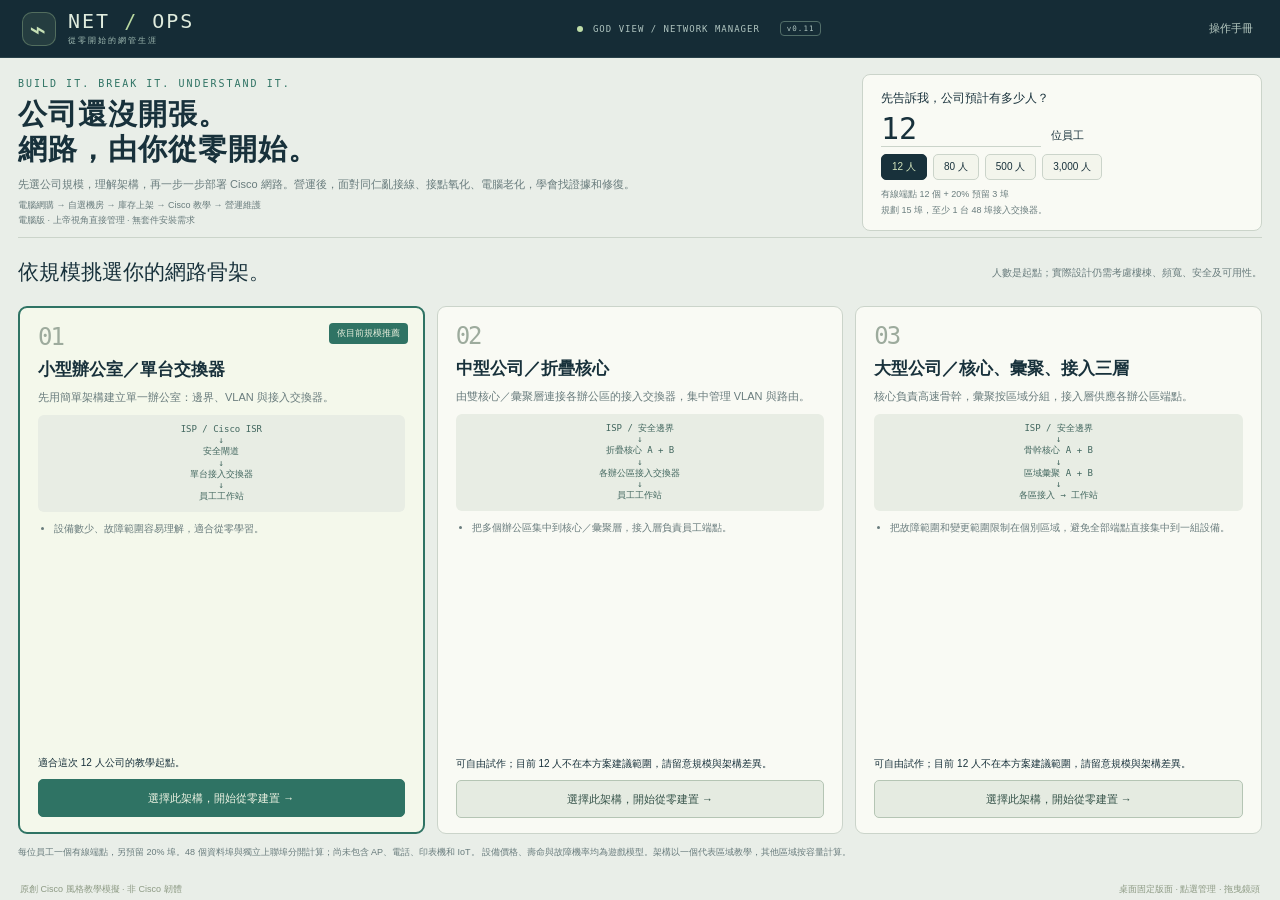
==== commit 9475e061: "Fix CLI submode interface switching and use realistic yearly equipment lifetimes" ====
--- a/index.html
+++ b/index.html
@@ -1,5 +1,5 @@
 <!doctype html><html lang="zh-Hant"><head><meta charset="utf-8"><meta name="viewport" content="width=device-width,initial-scale=1"><meta name="theme-color" content="#142c35"><title>NET / OPS — 從零開始的網管生涯</title><link rel="icon" href="netops.svg"><link rel="stylesheet" href="company.css"><script defer src="company-people.js"></script><script defer src="cisco-cli.js"></script><script defer src="company-plans.js"></script><script defer src="company-sim.js"></script><script defer src="company-facility.js"></script><script defer src="company-rack.js"></script><script defer src="company-game.js"></script></head><body>
-<header class="bar"><a class="brand" href="index.html"><span class="logo">⌁</span><div>NET <b>/</b> OPS<small>從零開始的網管生涯</small></div></a><span class="session"><i></i> GOD VIEW / NETWORK MANAGER <small>v0.10</small></span><div class="bar-actions"><button id="resume-company" hidden>返回目前公司</button><button id="help">操作手冊</button><button id="export" hidden>匯出進度</button><button id="new-scenario" hidden>新公司</button></div></header>
-<main><section id="setup"></section><section id="game" hidden><div class="game-heading"><div><h1 id="company-title"></h1><p id="plan-description"></p></div><div class="clock-box"><span id="game-clock"></span><div><button id="pause">暫停</button><select id="speed" aria-label="時間倍率"><option value="1">1 分鐘／秒</option><option value="10">10 分鐘／秒</option><option value="60">60 分鐘／秒</option></select></div></div></div><div id="metrics" class="metrics"></div><div class="tabs"><button data-view="field" class="active">01 公司總覽與施工</button><button data-view="assets">02 資產與壽命</button><button data-view="incidents">03 告警與工單 <span id="incident-count">0</span></button><button data-view="architecture">04 架構與容量</button><span id="save-note">本機自動存檔</span></div><div class="workbench"><aside id="guide"></aside><div class="work-area"><section id="field-view"><div class="field-toolbar"><span>GOD VIEW / COMPANY OVERVIEW</span><div><button id="computer-open">管理電腦</button><button id="focus-room">機房</button><button id="focus-office">辦公區</button><button id="rack-open">選機櫃</button><button id="center-camera">全區</button><button id="zoom-out">−</button><button id="zoom-in">＋</button><button id="console-open">交換器 Console</button></div></div><div id="viewport"><canvas id="office" tabindex="0" aria-label="3D 斜角上帝視角，可縮放，拖曳平移，點管理電腦採購，點機櫃選 U 位上架"></canvas><div class="scene-label"><b id="scene-label"></b><span class="light-legend"><i class="led green"></i>正常 <i class="led red"></i>異常</span></div><div id="asset-panel" hidden></div></div><div class="field-footer"><span>滾輪縮放 · 拖曳平移 · 點電腦網購 · 點機櫃選 U 位 · <kbd>WASD</kbd>／方向鍵移鏡頭 · <kbd>Home</kbd> 全區</span><span>職員會移動、改接線；故障由實際狀態判定</span></div></section><section id="data-view" hidden></section><div id="event-log" class="event-log"></div></div></div></section></main>
+<header class="bar"><a class="brand" href="index.html"><span class="logo">⌁</span><div>NET <b>/</b> OPS<small>從零開始的網管生涯</small></div></a><span class="session"><i></i> GOD VIEW / NETWORK MANAGER <small>v0.11</small></span><div class="bar-actions"><button id="resume-company" hidden>返回目前公司</button><button id="help">操作手冊</button><button id="export" hidden>匯出進度</button><button id="new-scenario" hidden>新公司</button></div></header>
+<main><section id="setup"></section><section id="game" hidden><div class="game-heading"><div><h1 id="company-title"></h1><p id="plan-description"></p></div><div class="clock-box"><span id="game-clock"></span><div><button id="pause">暫停</button><select id="speed" aria-label="時間倍率"><option value="1">1 分鐘／秒</option><option value="10">10 分鐘／秒</option><option value="60">60 分鐘／秒</option><option value="1440">1 日／秒</option></select></div></div></div><div id="metrics" class="metrics"></div><div class="tabs"><button data-view="field" class="active">01 公司總覽與施工</button><button data-view="assets">02 資產與壽命</button><button data-view="incidents">03 告警與工單 <span id="incident-count">0</span></button><button data-view="architecture">04 架構與容量</button><span id="save-note">本機自動存檔</span></div><div class="workbench"><aside id="guide"></aside><div class="work-area"><section id="field-view"><div class="field-toolbar"><span>GOD VIEW / COMPANY OVERVIEW</span><div><button id="computer-open">管理電腦</button><button id="focus-room">機房</button><button id="focus-office">辦公區</button><button id="rack-open">選機櫃</button><button id="center-camera">全區</button><button id="zoom-out">−</button><button id="zoom-in">＋</button><button id="console-open">交換器 Console</button></div></div><div id="viewport"><canvas id="office" tabindex="0" aria-label="3D 斜角上帝視角，可縮放，拖曳平移，點管理電腦採購，點機櫃選 U 位上架"></canvas><div class="scene-label"><b id="scene-label"></b><span class="light-legend"><i class="led green"></i>正常 <i class="led red"></i>異常</span></div><div id="asset-panel" hidden></div></div><div class="field-footer"><span>滾輪縮放 · 拖曳平移 · 點電腦網購 · 點機櫃選 U 位 · <kbd>WASD</kbd>／方向鍵移鏡頭 · <kbd>Home</kbd> 全區</span><span>職員會移動、改接線；故障由實際狀態判定</span></div></section><section id="data-view" hidden></section><div id="event-log" class="event-log"></div></div></div></section></main>
 <dialog id="dialog"><button id="dialog-close" aria-label="關閉">×</button><div id="dialog-body"></div></dialog><div id="toast" role="status" hidden></div><footer class="page-footer"><span>原創 Cisco 風格教學模擬 · 非 Cisco 韌體</span><span>桌面固定版面 · 點選管理 · 拖曳鏡頭</span></footer>
 </body></html>
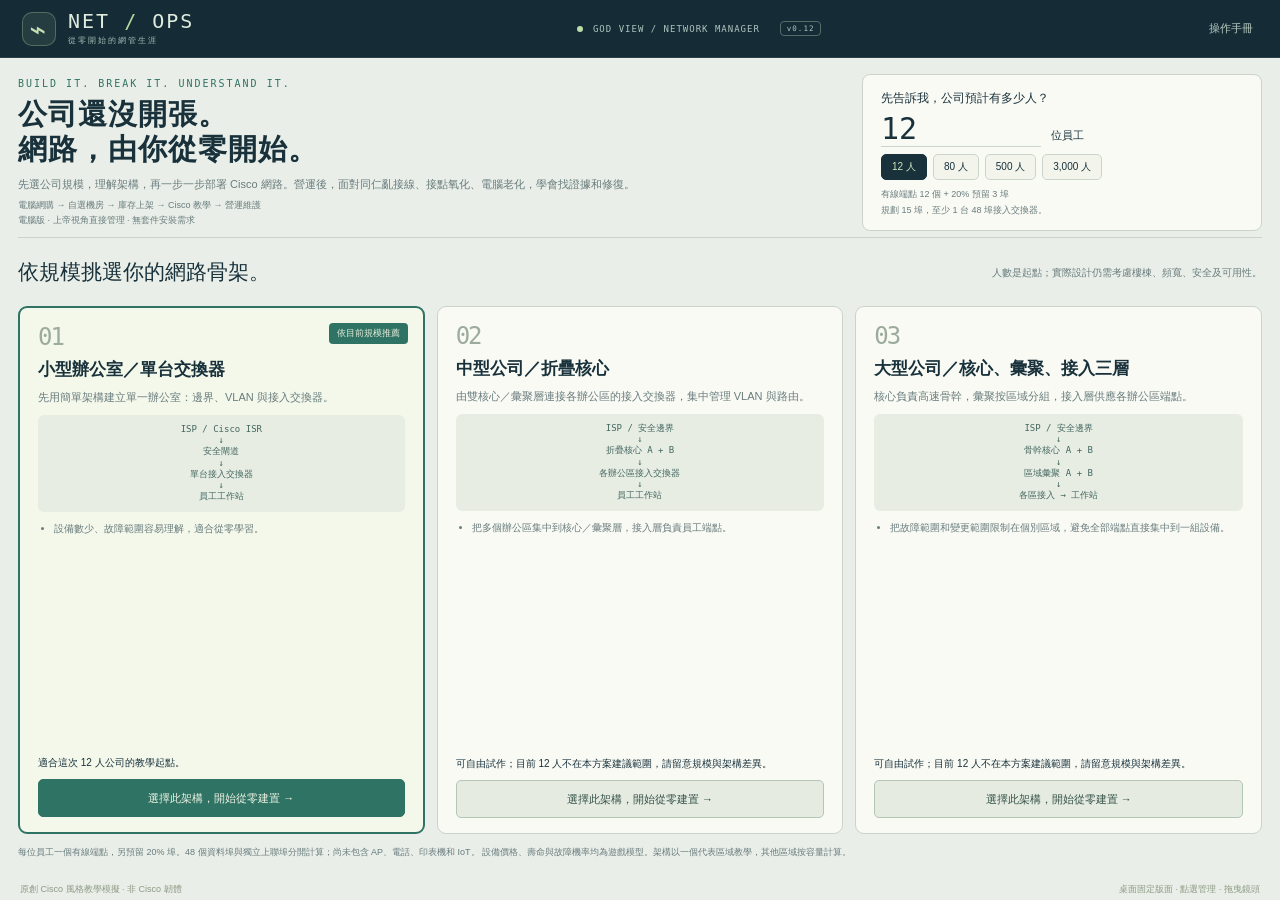
==== commit 0ec63ea7: "Let players place and move cabinets by clicking server-room floor" ====
--- a/index.html
+++ b/index.html
@@ -1,5 +1,5 @@
 <!doctype html><html lang="zh-Hant"><head><meta charset="utf-8"><meta name="viewport" content="width=device-width,initial-scale=1"><meta name="theme-color" content="#142c35"><title>NET / OPS — 從零開始的網管生涯</title><link rel="icon" href="netops.svg"><link rel="stylesheet" href="company.css"><script defer src="company-people.js"></script><script defer src="cisco-cli.js"></script><script defer src="company-plans.js"></script><script defer src="company-sim.js"></script><script defer src="company-facility.js"></script><script defer src="company-rack.js"></script><script defer src="company-game.js"></script></head><body>
-<header class="bar"><a class="brand" href="index.html"><span class="logo">⌁</span><div>NET <b>/</b> OPS<small>從零開始的網管生涯</small></div></a><span class="session"><i></i> GOD VIEW / NETWORK MANAGER <small>v0.11</small></span><div class="bar-actions"><button id="resume-company" hidden>返回目前公司</button><button id="help">操作手冊</button><button id="export" hidden>匯出進度</button><button id="new-scenario" hidden>新公司</button></div></header>
-<main><section id="setup"></section><section id="game" hidden><div class="game-heading"><div><h1 id="company-title"></h1><p id="plan-description"></p></div><div class="clock-box"><span id="game-clock"></span><div><button id="pause">暫停</button><select id="speed" aria-label="時間倍率"><option value="1">1 分鐘／秒</option><option value="10">10 分鐘／秒</option><option value="60">60 分鐘／秒</option><option value="1440">1 日／秒</option></select></div></div></div><div id="metrics" class="metrics"></div><div class="tabs"><button data-view="field" class="active">01 公司總覽與施工</button><button data-view="assets">02 資產與壽命</button><button data-view="incidents">03 告警與工單 <span id="incident-count">0</span></button><button data-view="architecture">04 架構與容量</button><span id="save-note">本機自動存檔</span></div><div class="workbench"><aside id="guide"></aside><div class="work-area"><section id="field-view"><div class="field-toolbar"><span>GOD VIEW / COMPANY OVERVIEW</span><div><button id="computer-open">管理電腦</button><button id="focus-room">機房</button><button id="focus-office">辦公區</button><button id="rack-open">選機櫃</button><button id="center-camera">全區</button><button id="zoom-out">−</button><button id="zoom-in">＋</button><button id="console-open">交換器 Console</button></div></div><div id="viewport"><canvas id="office" tabindex="0" aria-label="3D 斜角上帝視角，可縮放，拖曳平移，點管理電腦採購，點機櫃選 U 位上架"></canvas><div class="scene-label"><b id="scene-label"></b><span class="light-legend"><i class="led green"></i>正常 <i class="led red"></i>異常</span></div><div id="asset-panel" hidden></div></div><div class="field-footer"><span>滾輪縮放 · 拖曳平移 · 點電腦網購 · 點機櫃選 U 位 · <kbd>WASD</kbd>／方向鍵移鏡頭 · <kbd>Home</kbd> 全區</span><span>職員會移動、改接線；故障由實際狀態判定</span></div></section><section id="data-view" hidden></section><div id="event-log" class="event-log"></div></div></div></section></main>
+<header class="bar"><a class="brand" href="index.html"><span class="logo">⌁</span><div>NET <b>/</b> OPS<small>從零開始的網管生涯</small></div></a><span class="session"><i></i> GOD VIEW / NETWORK MANAGER <small>v0.12</small></span><div class="bar-actions"><button id="resume-company" hidden>返回目前公司</button><button id="help">操作手冊</button><button id="export" hidden>匯出進度</button><button id="new-scenario" hidden>新公司</button></div></header>
+<main><section id="setup"></section><section id="game" hidden><div class="game-heading"><div><h1 id="company-title"></h1><p id="plan-description"></p></div><div class="clock-box"><span id="game-clock"></span><div><button id="pause">暫停</button><select id="speed" aria-label="時間倍率"><option value="1">1 分鐘／秒</option><option value="10">10 分鐘／秒</option><option value="60">60 分鐘／秒</option><option value="1440">1 日／秒</option></select></div></div></div><div id="metrics" class="metrics"></div><div class="tabs"><button data-view="field" class="active">01 公司總覽與施工</button><button data-view="assets">02 資產與壽命</button><button data-view="incidents">03 告警與工單 <span id="incident-count">0</span></button><button data-view="architecture">04 架構與容量</button><span id="save-note">本機自動存檔</span></div><div class="workbench"><aside id="guide"></aside><div class="work-area"><section id="field-view"><div class="field-toolbar"><span>GOD VIEW / COMPANY OVERVIEW</span><div><button id="computer-open">管理電腦</button><button id="focus-room">機房</button><button id="focus-office">辦公區</button><button id="rack-open">選機櫃</button><button id="center-camera">全區</button><button id="zoom-out">−</button><button id="zoom-in">＋</button><button id="console-open">交換器 Console</button></div></div><div id="viewport"><canvas id="office" tabindex="0" aria-label="3D 斜角上帝視角，可縮放，拖曳平移，點管理電腦採購，點機櫃選 U 位上架"></canvas><div class="scene-label"><b id="scene-label"></b><span class="light-legend"><i class="led green"></i>正常 <i class="led red"></i>異常</span></div><div id="asset-panel" hidden></div><div id="floor-panel" hidden></div><div id="floor-hint" hidden></div></div><div class="field-footer"><span>滾輪縮放 · 拖曳平移 · 點電腦網購 · 點地板建機櫃 · 點機櫃選 U 位 · <kbd>WASD</kbd>／方向鍵移鏡頭 · <kbd>Home</kbd> 全區</span><span>職員會移動、改接線；故障由實際狀態判定</span></div></section><section id="data-view" hidden></section><div id="event-log" class="event-log"></div></div></div></section></main>
 <dialog id="dialog"><button id="dialog-close" aria-label="關閉">×</button><div id="dialog-body"></div></dialog><div id="toast" role="status" hidden></div><footer class="page-footer"><span>原創 Cisco 風格教學模擬 · 非 Cisco 韌體</span><span>桌面固定版面 · 點選管理 · 拖曳鏡頭</span></footer>
 </body></html>
--- a/company.css
+++ b/company.css
@@ -18,3 +18,5 @@
 /* Photo references: black rack fronts, grouped A/B rows and a larger server floor. */
 .rack-elevation{border-color:#171e24;background:linear-gradient(90deg,#46515a,#121c24 7%,#263540 50%,#101b23 94%,#45515b)}.rack-brand{color:#aebec5}.rack-brand b{color:#d3c86d}.rack-rails{border-color:#45545f}.rack-directory:has(.cabinet-card:nth-child(9)){grid-template-columns:repeat(4,minmax(0,1fr))}.cabinet-card{gap:6px;padding:10px}.cabinet-icon{height:56px;width:44px;flex-shrink:0;border-color:#26333c;background:#0c1923}.cabinet-icon i:nth-child(n+4){display:none}.field-toolbar>div{gap:4px}.field-toolbar button{font-size:9px;padding:3px}.field-toolbar>span{font-size:7px}.rack-controls .rack-navigation{margin-top:auto}
 .scene-label{background:#142d3ae8;border:1px solid #738c8d55;border-radius:5px;padding:8px 11px}.scene-label b{font-size:9px}.scene-label .light-legend{margin-top:6px!important}
+/* v0.12 floor-selected cabinet positions and a non-blocking placement preview. */
+#floor-panel{position:absolute;right:10px;top:10px;width:330px;max-height:calc(100% - 20px);background:#f5f7eef7;border:1px solid #a3b89d;border-radius:8px;padding:15px;box-shadow:0 7px 30px #102a3455;overflow:auto;z-index:3}#floor-panel h3{font-size:19px;margin:7px 0 14px}#floor-panel>p{font-size:10px;line-height:1.8;margin:12px 0}#floor-panel>button.wide{font-size:11px;padding:9px;margin-top:7px}.floor-cabinet-preview{display:flex;align-items:center;gap:15px;border:1px solid #cad7c0;border-radius:6px;background:#e5eddf;padding:13px}.floor-cabinet-preview b{font-size:12px}.floor-cabinet-preview p{font-size:10px;margin:4px 0}.floor-validity{display:flex;align-items:flex-start;gap:8px;font-size:11px;line-height:1.8;padding:11px 0}.floor-validity .led{margin-top:5px}#floor-hint{position:absolute;left:14px;bottom:12px;pointer-events:none;font-size:10px;color:#d8e7ce;padding:7px 10px;border:1px solid #8fab8a66;border-radius:5px;background:#17373ce8;z-index:1}.rack-directory>.empty{grid-column:1/-1;display:grid;place-items:center;padding:35px}.rack-navigation button{min-width:0;padding:7px 5px;font-size:9px}@media(max-height:800px){#floor-panel{padding:12px}#floor-panel h3{font-size:17px;margin:5px 0 10px}.floor-cabinet-preview{padding:9px}.floor-validity{padding:8px 0;font-size:10px}#floor-panel>p{margin:7px 0}#floor-panel>button.wide{padding:7px}#floor-hint{font-size:9px;padding:5px 8px}}
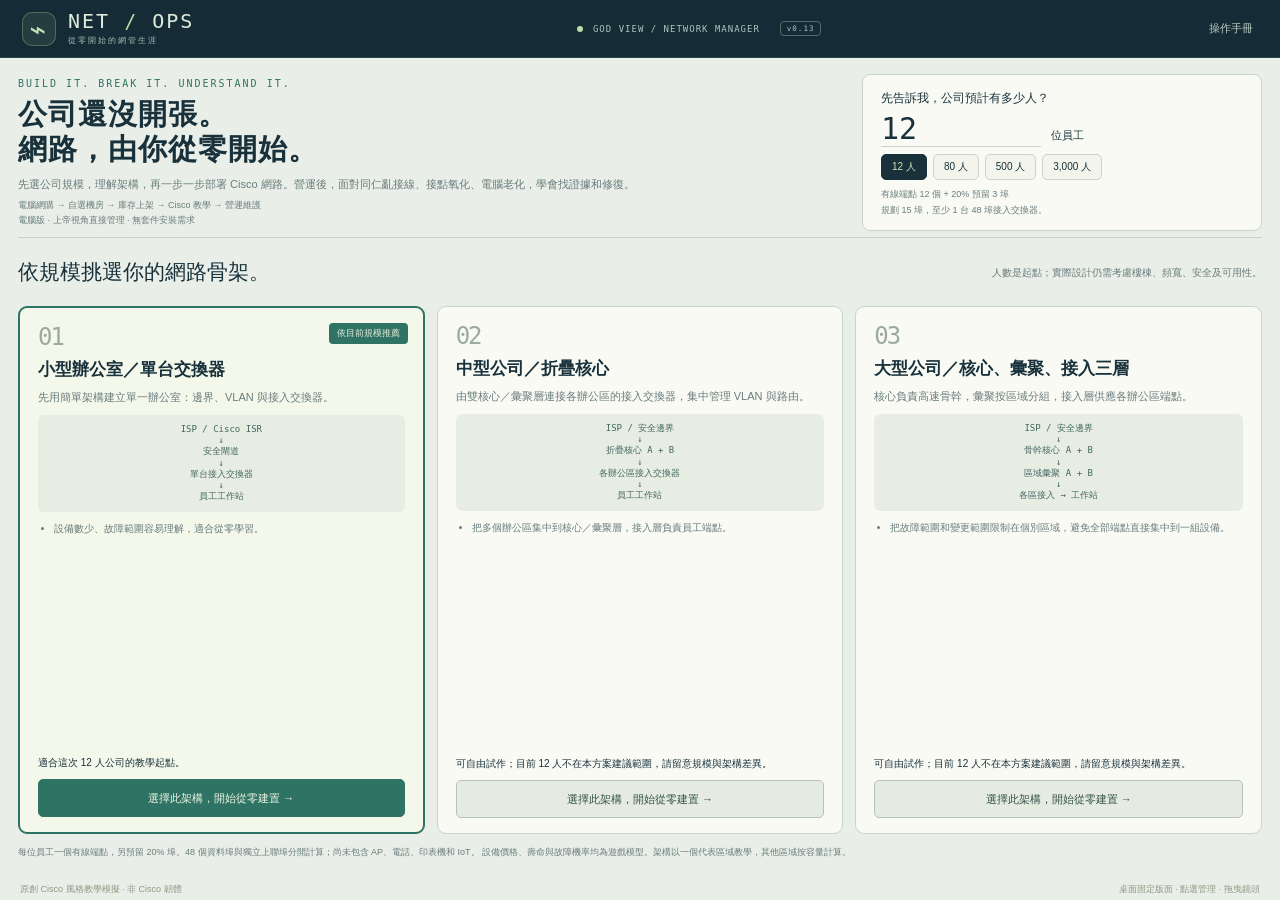
==== commit 01c3d934: "Separate work areas and add an outside IT office with hired maintenance staff" ====
--- a/index.html
+++ b/index.html
@@ -1,5 +1,5 @@
-<!doctype html><html lang="zh-Hant"><head><meta charset="utf-8"><meta name="viewport" content="width=device-width,initial-scale=1"><meta name="theme-color" content="#142c35"><title>NET / OPS — 從零開始的網管生涯</title><link rel="icon" href="netops.svg"><link rel="stylesheet" href="company.css"><script defer src="company-people.js"></script><script defer src="cisco-cli.js"></script><script defer src="company-plans.js"></script><script defer src="company-sim.js"></script><script defer src="company-facility.js"></script><script defer src="company-rack.js"></script><script defer src="company-game.js"></script></head><body>
-<header class="bar"><a class="brand" href="index.html"><span class="logo">⌁</span><div>NET <b>/</b> OPS<small>從零開始的網管生涯</small></div></a><span class="session"><i></i> GOD VIEW / NETWORK MANAGER <small>v0.12</small></span><div class="bar-actions"><button id="resume-company" hidden>返回目前公司</button><button id="help">操作手冊</button><button id="export" hidden>匯出進度</button><button id="new-scenario" hidden>新公司</button></div></header>
-<main><section id="setup"></section><section id="game" hidden><div class="game-heading"><div><h1 id="company-title"></h1><p id="plan-description"></p></div><div class="clock-box"><span id="game-clock"></span><div><button id="pause">暫停</button><select id="speed" aria-label="時間倍率"><option value="1">1 分鐘／秒</option><option value="10">10 分鐘／秒</option><option value="60">60 分鐘／秒</option><option value="1440">1 日／秒</option></select></div></div></div><div id="metrics" class="metrics"></div><div class="tabs"><button data-view="field" class="active">01 公司總覽與施工</button><button data-view="assets">02 資產與壽命</button><button data-view="incidents">03 告警與工單 <span id="incident-count">0</span></button><button data-view="architecture">04 架構與容量</button><span id="save-note">本機自動存檔</span></div><div class="workbench"><aside id="guide"></aside><div class="work-area"><section id="field-view"><div class="field-toolbar"><span>GOD VIEW / COMPANY OVERVIEW</span><div><button id="computer-open">管理電腦</button><button id="focus-room">機房</button><button id="focus-office">辦公區</button><button id="rack-open">選機櫃</button><button id="center-camera">全區</button><button id="zoom-out">−</button><button id="zoom-in">＋</button><button id="console-open">交換器 Console</button></div></div><div id="viewport"><canvas id="office" tabindex="0" aria-label="3D 斜角上帝視角，可縮放，拖曳平移，點管理電腦採購，點機櫃選 U 位上架"></canvas><div class="scene-label"><b id="scene-label"></b><span class="light-legend"><i class="led green"></i>正常 <i class="led red"></i>異常</span></div><div id="asset-panel" hidden></div><div id="floor-panel" hidden></div><div id="floor-hint" hidden></div></div><div class="field-footer"><span>滾輪縮放 · 拖曳平移 · 點電腦網購 · 點地板建機櫃 · 點機櫃選 U 位 · <kbd>WASD</kbd>／方向鍵移鏡頭 · <kbd>Home</kbd> 全區</span><span>職員會移動、改接線；故障由實際狀態判定</span></div></section><section id="data-view" hidden></section><div id="event-log" class="event-log"></div></div></div></section></main>
+<!doctype html><html lang="zh-Hant"><head><meta charset="utf-8"><meta name="viewport" content="width=device-width,initial-scale=1"><meta name="theme-color" content="#142c35"><title>NET / OPS — 從零開始的網管生涯</title><link rel="icon" href="netops.svg"><link rel="stylesheet" href="company.css"><script defer src="company-people.js"></script><script defer src="cisco-cli.js"></script><script defer src="company-plans.js"></script><script defer src="company-sim.js"></script><script defer src="company-facility.js"></script><script defer src="company-rack.js"></script><script defer src="company-team.js"></script><script defer src="company-scenes.js"></script><script defer src="company-game.js"></script></head><body>
+<header class="bar"><a class="brand" href="index.html"><span class="logo">⌁</span><div>NET <b>/</b> OPS<small>從零開始的網管生涯</small></div></a><span class="session"><i></i> GOD VIEW / NETWORK MANAGER <small>v0.13</small></span><div class="bar-actions"><button id="resume-company" hidden>返回目前公司</button><button id="help">操作手冊</button><button id="export" hidden>匯出進度</button><button id="new-scenario" hidden>新公司</button></div></header>
+<main><section id="setup"></section><section id="game" hidden><div class="game-heading"><div><h1 id="company-title"></h1><p id="plan-description"></p></div><div class="clock-box"><span id="game-clock"></span><div><button id="pause">暫停</button><select id="speed" aria-label="時間倍率"><option value="1">1 分鐘／秒</option><option value="10">10 分鐘／秒</option><option value="60">60 分鐘／秒</option><option value="1440">1 日／秒</option></select></div></div></div><div id="metrics" class="metrics"></div><div class="tabs"><button data-view="field" class="active">01 公司總覽與施工</button><button data-view="assets">02 資產與壽命</button><button data-view="incidents">03 告警與工單 <span id="incident-count">0</span></button><button data-view="architecture">04 架構與容量</button><span id="save-note">本機自動存檔</span></div><div class="workbench"><aside id="guide"></aside><div class="work-area"><section id="field-view"><div class="field-toolbar"><span>GOD VIEW / COMPANY OVERVIEW</span><div><button id="computer-open">管理電腦</button><button id="areas-open">區域</button><button id="focus-it">IT 辦公室</button><button id="team-open">招募／派工</button><button id="focus-room">機房</button><button id="focus-office">辦公區</button><button id="rack-open">選機櫃</button><button id="center-camera">適合畫面</button><button id="zoom-out">−</button><button id="zoom-in">＋</button><button id="console-open">交換器 Console</button></div></div><div id="viewport"><canvas id="office" tabindex="0" aria-label="3D 斜角上帝視角，可縮放，拖曳平移，點管理電腦採購，點機櫃選 U 位上架"></canvas><div class="scene-label"><b id="scene-label"></b><span class="light-legend"><i class="led green"></i>正常 <i class="led red"></i>異常</span></div><div id="area-hub" hidden></div><div id="asset-panel" hidden></div><div id="floor-panel" hidden></div><div id="floor-hint" hidden></div></div><div class="field-footer"><span>滾輪縮放 · 拖曳平移 · 點電腦網購 · 點地板建機櫃 · 點機櫃選 U 位 · <kbd>WASD</kbd>／方向鍵移鏡頭 · <kbd>Home</kbd> 目前區域</span><span>職員會移動、改接線；故障由實際狀態判定</span></div></section><section id="data-view" hidden></section><div id="event-log" class="event-log"></div></div></div></section></main>
 <dialog id="dialog"><button id="dialog-close" aria-label="關閉">×</button><div id="dialog-body"></div></dialog><div id="toast" role="status" hidden></div><footer class="page-footer"><span>原創 Cisco 風格教學模擬 · 非 Cisco 韌體</span><span>桌面固定版面 · 點選管理 · 拖曳鏡頭</span></footer>
 </body></html>
--- a/company.css
+++ b/company.css
@@ -20,3 +20,5 @@
 .scene-label{background:#142d3ae8;border:1px solid #738c8d55;border-radius:5px;padding:8px 11px}.scene-label b{font-size:9px}.scene-label .light-legend{margin-top:6px!important}
 /* v0.12 floor-selected cabinet positions and a non-blocking placement preview. */
 #floor-panel{position:absolute;right:10px;top:10px;width:330px;max-height:calc(100% - 20px);background:#f5f7eef7;border:1px solid #a3b89d;border-radius:8px;padding:15px;box-shadow:0 7px 30px #102a3455;overflow:auto;z-index:3}#floor-panel h3{font-size:19px;margin:7px 0 14px}#floor-panel>p{font-size:10px;line-height:1.8;margin:12px 0}#floor-panel>button.wide{font-size:11px;padding:9px;margin-top:7px}.floor-cabinet-preview{display:flex;align-items:center;gap:15px;border:1px solid #cad7c0;border-radius:6px;background:#e5eddf;padding:13px}.floor-cabinet-preview b{font-size:12px}.floor-cabinet-preview p{font-size:10px;margin:4px 0}.floor-validity{display:flex;align-items:flex-start;gap:8px;font-size:11px;line-height:1.8;padding:11px 0}.floor-validity .led{margin-top:5px}#floor-hint{position:absolute;left:14px;bottom:12px;pointer-events:none;font-size:10px;color:#d8e7ce;padding:7px 10px;border:1px solid #8fab8a66;border-radius:5px;background:#17373ce8;z-index:1}.rack-directory>.empty{grid-column:1/-1;display:grid;place-items:center;padding:35px}.rack-navigation button{min-width:0;padding:7px 5px;font-size:9px}@media(max-height:800px){#floor-panel{padding:12px}#floor-panel h3{font-size:17px;margin:5px 0 10px}.floor-cabinet-preview{padding:9px}.floor-validity{padding:8px 0;font-size:10px}#floor-panel>p{margin:7px 0}#floor-panel>button.wide{padding:7px}#floor-hint{font-size:9px;padding:5px 8px}}
+/* Independent scene navigation and the IT office outside the machine room. */
+.field-toolbar>div{display:flex;gap:3px}.field-toolbar button{font-size:10px;padding:4px}.field-toolbar button.active{background:#306d61;color:#fff}#area-hub{position:absolute;inset:0;background:linear-gradient(135deg,#203542,#34564e);padding:35px;color:#e3efdc}#area-hub h2{font-size:25px}.area-cards,.team-grid{display:grid;grid-template-columns:repeat(3,1fr);gap:15px}.area-cards button{padding:30px 18px;background:#dbe7d9;text-align:left;border-radius:8px;color:#294c44}.area-cards strong{display:block;font-size:23px;margin-bottom:15px}.area-cards span{display:block;font-size:12px;line-height:1.8}.team-grid article{background:#e2eadb;border:1px solid #becdb5;padding:15px;border-radius:8px}.team-grid h3{margin:0 0 8px}.team-grid b{font-size:12px}.team-grid p{font-size:11px}.team-grid button{font-size:11px;padding:9px}.dispatch-list{display:grid;grid-template-columns:1fr 1fr;gap:8px;max-height:45vh;overflow:auto;margin:15px 0}.dispatch-list button{text-align:left;background:#e1eadb;padding:12px}.dispatch-list span{display:block;font-size:10px;margin-top:6px}#dialog:has(.team-grid){width:min(870px,94vw)}
